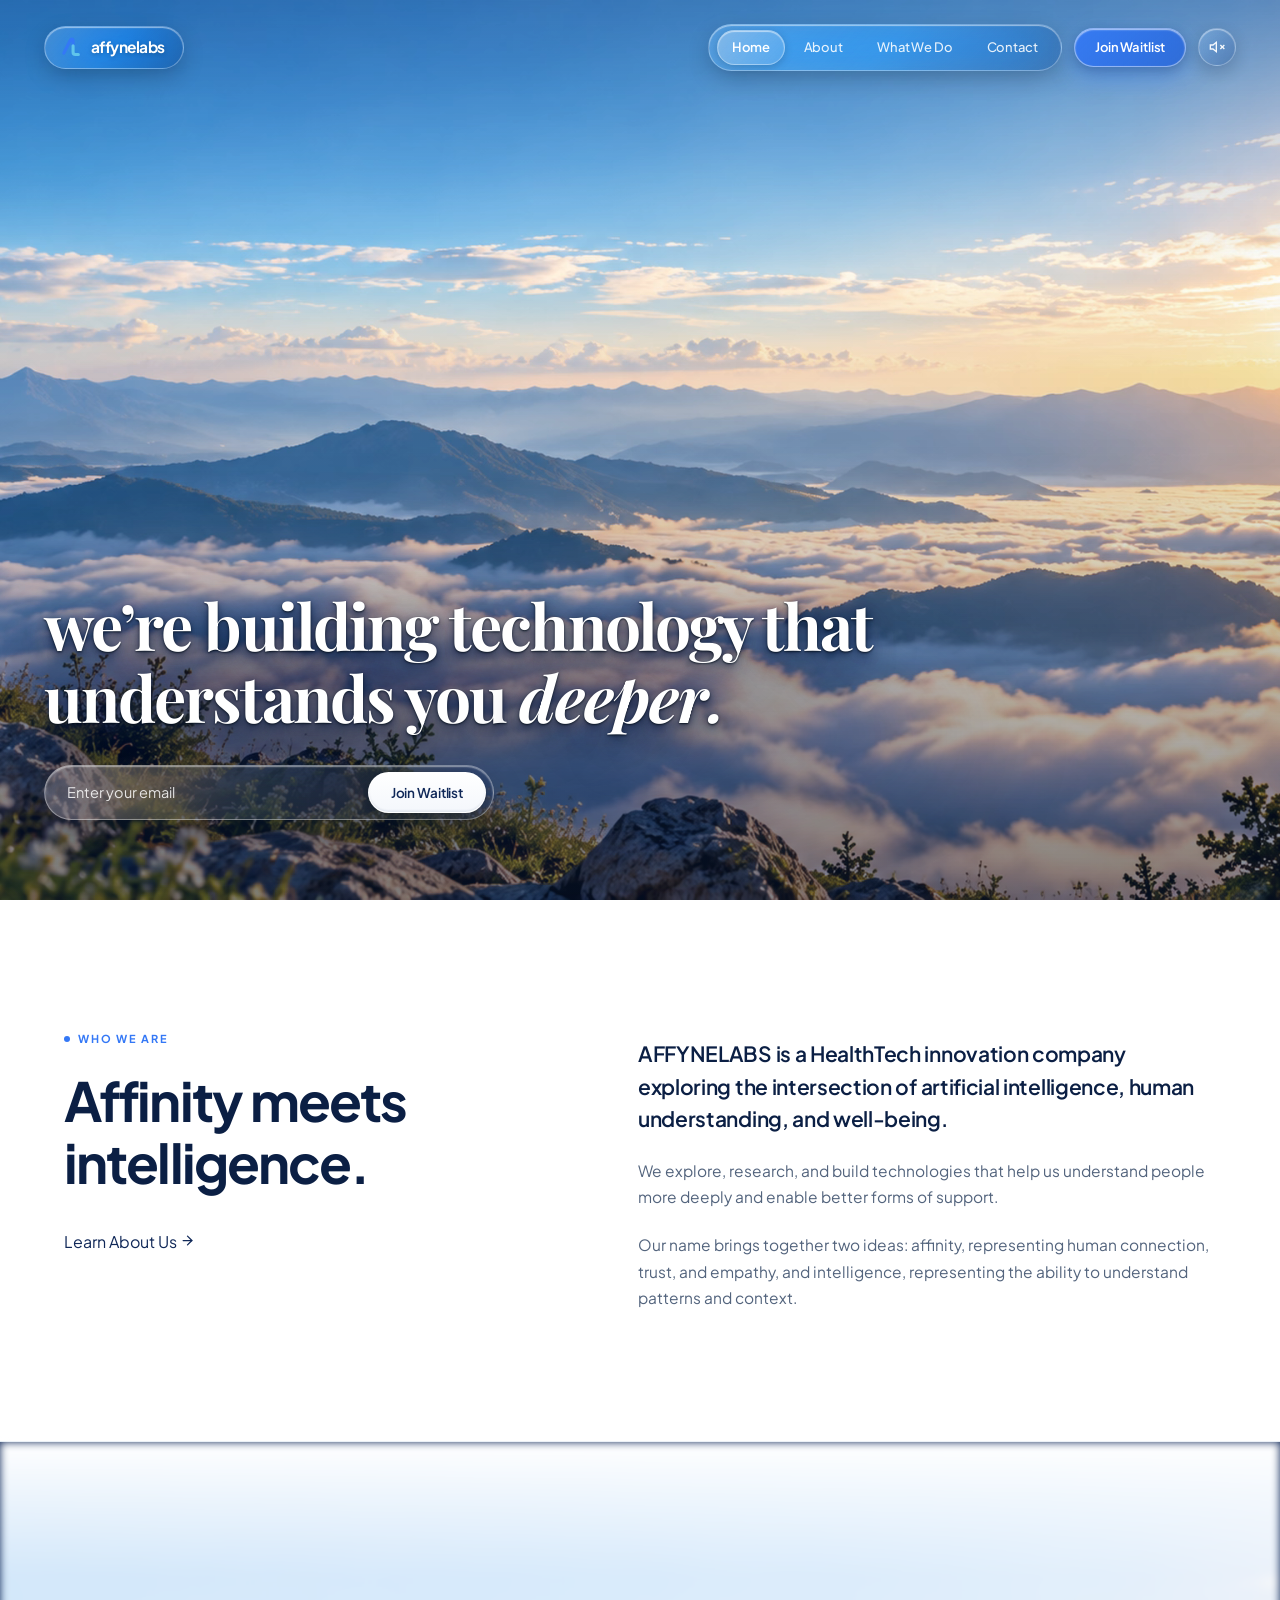
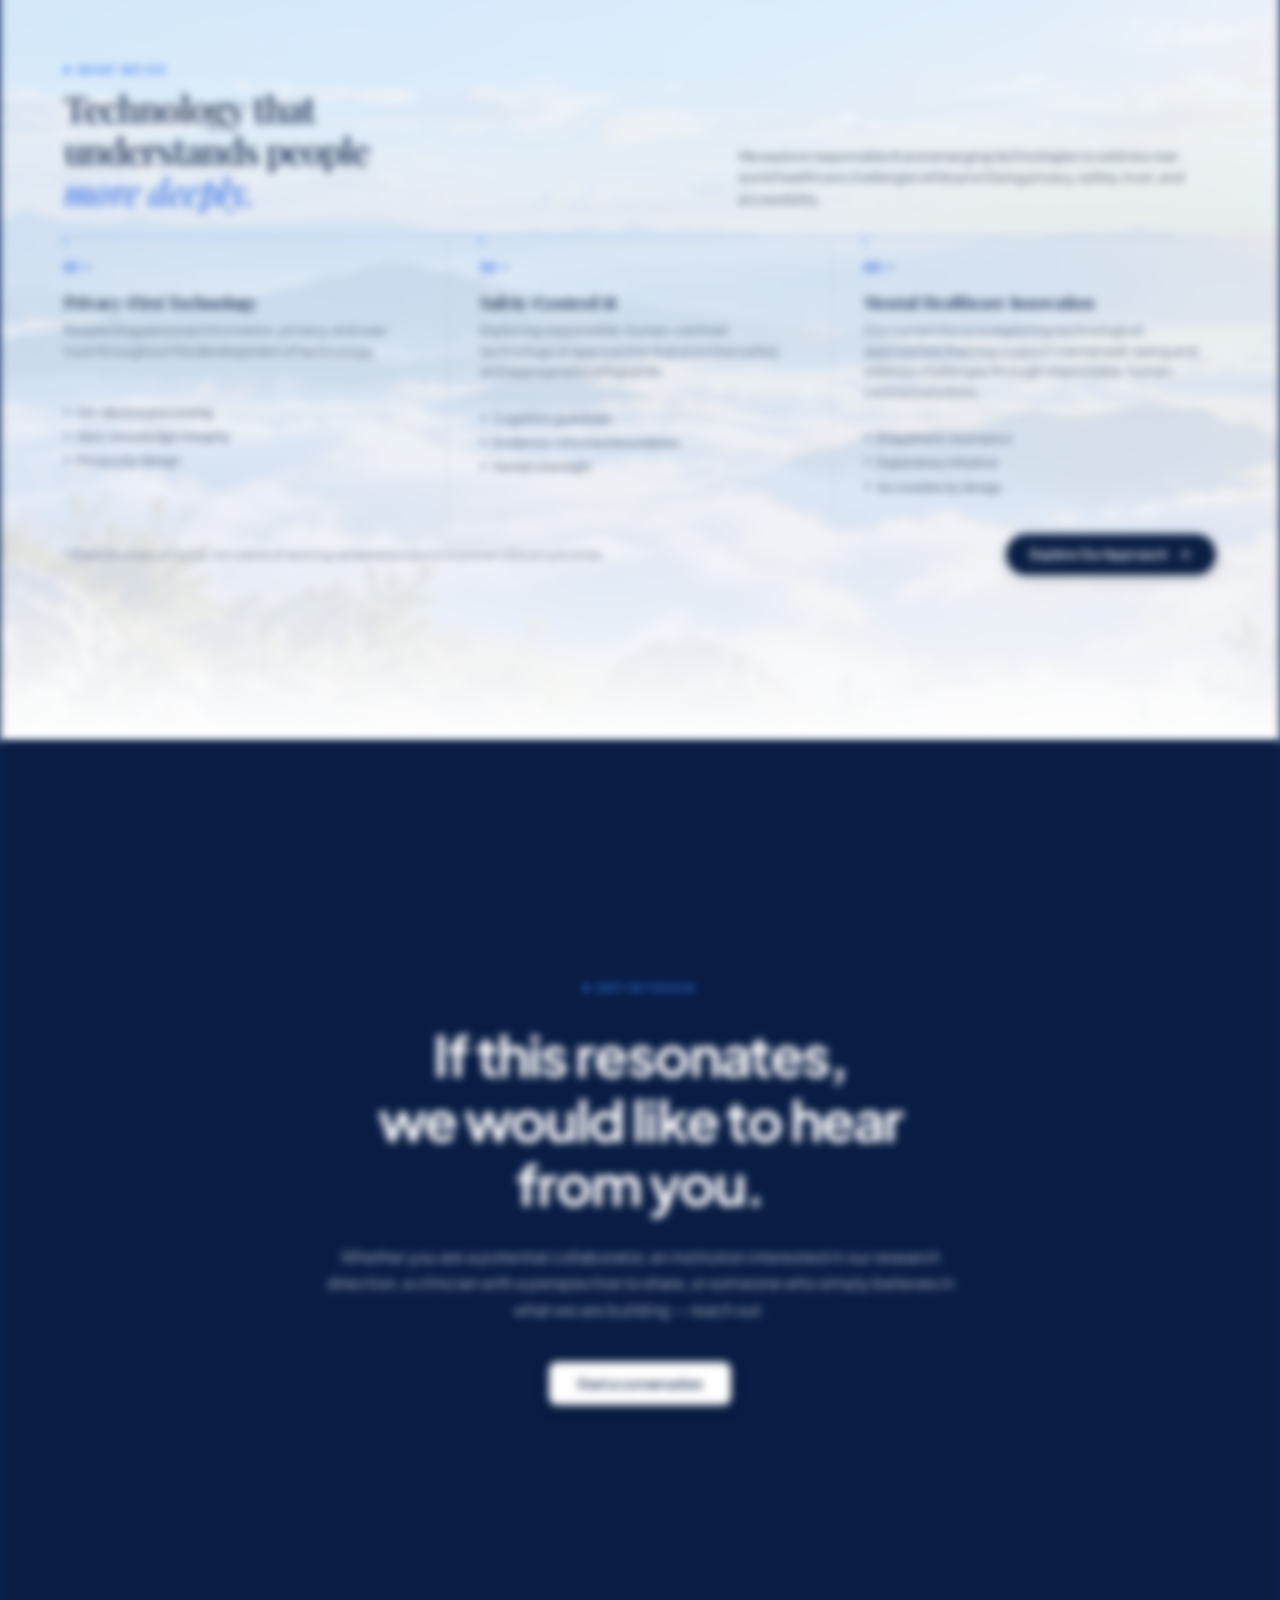
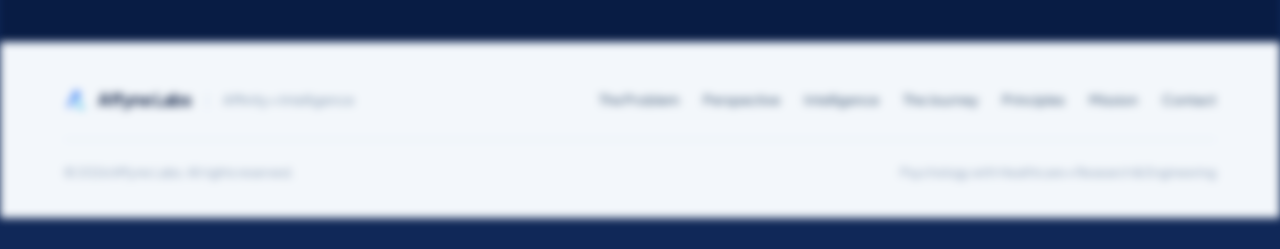
==== Landing page 2/index.html @ 625fdd8e "feat: add Landing page 2 and connect navigation from main landing page" ====
<!DOCTYPE html>
<html lang="en">
<head>
  <meta charset="UTF-8">
  <meta name="viewport" content="width=device-width, initial-scale=1.0">
  <title>Affyne Labs — Technology That Understands You Deeper</title>
  <meta name="description" content="AFFYNELABS is a HealthTech innovation company exploring the intersection of artificial intelligence, human understanding, and well-being.">
  <meta name="keywords" content="Affyne Labs, HealthTech, mental health, responsible AI, privacy-first healthcare">
  <meta name="theme-color" content="#102858">

  <!-- Open Graph / Meta -->
  <meta property="og:type" content="website">
  <meta property="og:title" content="Affyne Labs — Technology That Understands You Deeper">
  <meta property="og:description" content="HealthTech innovation exploring the intersection of artificial intelligence, human understanding, and well-being.">

  <!-- Google Fonts: Editorial Serif + Modern Clean Sans -->
  <link rel="preconnect" href="https://fonts.googleapis.com">
  <link rel="preconnect" href="https://fonts.gstatic.com" crossorigin>
  <link href="https://fonts.googleapis.com/css2?family=Plus+Jakarta+Sans:wght@300;400;500;600;700&family=Playfair+Display:ital,wght@0,400;0,500;0,600;0,700;1,400;1,500;1,600;1,700&display=swap" rel="stylesheet">

  <link rel="stylesheet" href="style.css">
</head>
<body>

  <!-- Floating Header Navigation (Individual Glass Pills) -->
  <header class="site-header" id="siteHeader">
    <div class="header-container">
      <!-- Logo pairing mark with typography -->
      <a href="index.html" class="brand-logo" id="brandLogo" aria-label="Affyne Labs Home">
        <svg class="brand-mark-svg" viewBox="0 0 100 100" fill="none" aria-hidden="true">
          <path d="M 22 78 L 52 18 C 55 12 61 12 64 18 L 64 48" stroke="#3478F6" stroke-width="14" stroke-linecap="round" stroke-linejoin="round"/>
          <path d="M 64 44 L 64 74 C 64 80 68 84 74 84 L 88 84" stroke="#60C5EB" stroke-width="14" stroke-linecap="round" stroke-linejoin="round"/>
        </svg>
        <span class="logo-text">affynelabs</span>
      </a>

      <!-- Desktop Navigation Bar: Individually Composed Floating Elements (No Bulky Bar Container) -->
      <div class="nav-cluster">
        <nav class="floating-nav-links" id="floatingNav" aria-label="Primary Navigation">
          <a href="index.html" class="nav-item active">Home</a>
          <a href="about.html" class="nav-item">About</a>
          <a href="#what-we-do" class="nav-item">What We Do</a>
          <a href="#contact" class="nav-item">Contact</a>
        </nav>

        <!-- Top Join Waitlist Button -->
        <a href="#contact" class="btn-waitlist-outline btn-magnetic" id="headerWaitlistBtn">Join Waitlist</a>

        <!-- Audio Breeze Toggle (Zen Ambiance) -->
        <button class="zen-toggle-btn" id="zenToggleBtn" title="Toggle Nature Breeze Ambiance" aria-label="Toggle ocean breeze ambiance">
          <svg class="sound-icon-off" id="soundIconOff" width="16" height="16" viewBox="0 0 24 24" fill="none" stroke="currentColor" stroke-width="2">
            <path d="M11 5L6 9H2v6h4l5 4V5z"/>
            <line x1="23" y1="9" x2="17" y2="15"/>
            <line x1="17" y1="9" x2="23" y2="15"/>
          </svg>
          <svg class="sound-icon-on hidden" id="soundIconOn" width="16" height="16" viewBox="0 0 24 24" fill="none" stroke="currentColor" stroke-width="2">
            <path d="M11 5L6 9H2v6h4l5 4V5z"/>
            <path d="M15.54 8.46a5 5 0 0 1 0 7.07"/>
            <path d="M19.07 4.93a10 10 0 0 1 0 14.14"/>
          </svg>
        </button>
      </div>

      <!-- Mobile Menu Toggle Button -->
      <button class="mobile-menu-btn" id="mobileMenuBtn" aria-label="Open Navigation Menu">
        <span></span>
        <span></span>
      </button>
    </div>

    <!-- Mobile Navigation Drawer -->
    <div class="mobile-nav-drawer" id="mobileDrawer">
      <a href="index.html" class="mobile-link">Home</a>
      <a href="about.html" class="mobile-link">About</a>
      <a href="#what-we-do" class="mobile-link">What We Do</a>
      <a href="#contact" class="mobile-link">Contact</a>
      <a href="#contact" class="mobile-waitlist-btn">Join Waitlist</a>
    </div>
  </header>

  <div class="page-viewport" id="pageViewport">

  <!-- ========================================================================
       SECTION 1 — HERO (Approved, Preserved Visual Identity & SCROLL cue)
       ======================================================================== -->
  <div class="hero-wrapper" id="heroWrapper">
    <!-- Hero Background Video: clouds_1080p.webm -->
    <video 
      class="hero-background-video" 
      id="heroVideo" 
      autoplay 
      loop 
      muted 
      playsinline
      poster="assets/sunrise-clouds.png"
    >
      <source src="assets/clouds_1080p.webm" type="video/webm">
    </video>

    <!-- Cinematic Vignette & Readability Gradient Overlay (Preserved) -->
    <div class="hero-overlay"></div>

    <!-- Main Content Area / Hero Layout -->
    <main class="hero-main">
      <div class="hero-container">
        
        <!-- Left Side: Editorial Typography & Email Waitlist Pill -->
        <div class="hero-copy-column">
          <h1 class="hero-headline">
            we&rsquo;re building technology that understands you <span class="headline-italic">deeper.</span>
          </h1>

          <!-- Waitlist Input Bar -->
          <form class="waitlist-form-pill" id="waitlistForm" novalidate>
            <div class="input-wrapper">
              <input 
                type="email" 
                id="emailInput" 
                name="email" 
                placeholder="Enter your email" 
                required 
                autocomplete="email"
                spellcheck="false"
              />
            </div>
            <button type="submit" class="btn-waitlist-submit" id="submitWaitlistBtn">
              <span class="btn-label">Join Waitlist</span>
              <span class="btn-spinner hidden" id="btnSpinner"></span>
            </button>
          </form>
          <div class="form-feedback hidden" id="formFeedback"></div>
        </div>
      </div>
    </main>

  </div>

  <!-- ========================================================================
       SECTION 2 — WHO WE ARE
       ======================================================================== -->
  <section class="section-who-we-are reveal-on-scroll" id="who-we-are">
    <div class="content-container">
      <div class="who-we-are-grid">
        
        <!-- Left Column: Section Label & Headline & CTA -->
        <div class="who-we-are-col-header">
          <div class="section-bullet-label">
            <span class="bullet-dot"></span>
            <span class="bullet-text">WHO WE ARE</span>
          </div>
          <h2 class="who-we-are-headline">
            Affinity meets intelligence.
          </h2>
          <div class="who-we-are-cta-desktop">
            <a href="about.html" class="btn-approach">
              <span>Learn About Us</span>
              <svg width="15" height="15" viewBox="0 0 24 24" fill="none" stroke="currentColor" stroke-width="2" stroke-linecap="round" stroke-linejoin="round">
                <line x1="5" y1="12" x2="19" y2="12"></line>
                <polyline points="12 5 19 12 12 19"></polyline>
              </svg>
            </a>
          </div>
        </div>

        <!-- Right Column: Editorial Narrative -->
        <div class="who-we-are-col-content">
          <p class="who-lead">
            AFFYNELABS is a HealthTech innovation company exploring the intersection of artificial intelligence, human understanding, and well-being.
          </p>
          <p class="who-body">
            We explore, research, and build technologies that help us understand people more deeply and enable better forms of support.
          </p>
          <p class="who-body">
            Our name brings together two ideas: affinity, representing human connection, trust, and empathy, and intelligence, representing the ability to understand patterns and context.
          </p>
          <div class="who-we-are-cta-mobile">
            <a href="about.html" class="btn-approach">
              <span>Learn About Us</span>
              <svg width="15" height="15" viewBox="0 0 24 24" fill="none" stroke="currentColor" stroke-width="2" stroke-linecap="round" stroke-linejoin="round">
                <line x1="5" y1="12" x2="19" y2="12"></line>
                <polyline points="12 5 19 12 12 19"></polyline>
              </svg>
            </a>
          </div>
        </div>

      </div>
    </div>
  </section>

  <!-- ========================================================================
       SECTION 3 — WHAT WE DO (Pale Blue Background)
       ======================================================================== -->
  <section class="section-what-we-do reveal-on-scroll" id="what-we-do">
    <div class="what-we-do-bg-scrim"></div>
    <div class="content-container">
      
      <!-- Section Header: 2-Column Split Layout -->
      <div class="what-we-do-header-row">
        <div class="what-we-do-header-left">
          <div class="section-bullet-label">
            <span class="bullet-dot"></span>
            <span class="bullet-text">WHAT WE DO</span>
          </div>
          <h2 class="what-we-do-headline">
            Technology that<br>
            understands people<br>
            <span class="headline-blue-italic">more deeply.</span>
          </h2>
        </div>
        <div class="what-we-do-header-right">
          <p class="what-we-do-intro">
            We explore responsible AI and emerging technologies to address real-world healthcare challenges while prioritising privacy, safety, trust, and accessibility.
          </p>
        </div>
      </div>

      <!-- Connected Guiding Areas Timeline Layout -->
      <div class="guiding-areas-grid">
        
        <!-- Area 01 -->
        <div class="guiding-area-item">
          <div class="area-timeline-header">
            <div class="area-counter-row">
              <span class="area-counter-num">01</span>
              <span class="area-counter-dot"></span>
            </div>
          </div>
          <h3 class="area-title">Privacy-First Technology</h3>
          <p class="area-description">
            Respecting personal information, privacy, and user trust throughout the development of technology.
          </p>
          <div class="area-divider-line"></div>
          <ul class="area-bullet-list">
            <li>On-device processing</li>
            <li>Zero-knowledge integrity</li>
            <li>Privacy by design</li>
          </ul>
        </div>

        <!-- Area 02 -->
        <div class="guiding-area-item">
          <div class="area-timeline-header">
            <div class="area-counter-row">
              <span class="area-counter-num">02</span>
              <span class="area-counter-dot"></span>
            </div>
          </div>
          <h3 class="area-title">Safety-Centred AI</h3>
          <p class="area-description">
            Exploring responsible, human-centred technological approaches that prioritise safety and appropriate safeguards.
          </p>
          <div class="area-divider-line"></div>
          <ul class="area-bullet-list">
            <li>Cognitive guardrails</li>
            <li>Evidence-informed boundaries</li>
            <li>Human oversight</li>
          </ul>
        </div>

        <!-- Area 03 -->
        <div class="guiding-area-item">
          <div class="area-timeline-header">
            <div class="area-counter-row">
              <span class="area-counter-num">03</span>
              <span class="area-counter-dot"></span>
            </div>
          </div>
          <h3 class="area-title">Mental Healthcare Innovation</h3>
          <p class="area-description">
            Our current focus is exploring technological approaches that may support mental well-being and address challenges through responsible, human-centred solutions.
          </p>
          <div class="area-divider-line"></div>
          <ul class="area-bullet-list">
            <li>Empathetic resonance</li>
            <li>Exploratory initiative</li>
            <li>Accessible by design</li>
          </ul>
        </div>

      </div>

      <!-- Strategic Clarification & CTA -->
      <div class="what-we-do-cta-block">
        <p class="strategic-disclaimer">
          *These are areas of focus, not claims of existing validated products or proven clinical outcomes.
        </p>
        <a href="about.html#principles" class="btn-explore-approach btn-magnetic">
          <span>Explore Our Approach</span>
          <svg width="15" height="15" viewBox="0 0 24 24" fill="none" stroke="currentColor" stroke-width="2" stroke-linecap="round" stroke-linejoin="round">
            <line x1="5" y1="12" x2="19" y2="12"></line>
            <polyline points="12 5 19 12 12 19"></polyline>
          </svg>
        </a>
      </div>

    </div>
  </section>

  <!-- ========================================================================
       SECTION 4 — GET IN TOUCH (Deep Solid Navy Background - Exact Image 3)
       ======================================================================== -->
  <section class="section-get-in-touch reveal-on-scroll" id="contact">
    <div class="content-container get-in-touch-container">
      
      <!-- Centered Bullet Label: Blue Dot + GET IN TOUCH -->
      <div class="section-bullet-label centered">
        <span class="bullet-dot"></span>
        <span class="bullet-text">GET IN TOUCH</span>
      </div>

      <!-- Centered 3-line Headline -->
      <h2 class="get-in-touch-headline">
        If this resonates,<br>
        we would like to hear<br>
        from you.
      </h2>

      <!-- Centered Narrative -->
      <p class="get-in-touch-narrative">
        Whether you are a potential collaborator, an institution interested in our research direction, a clinician with a perspective to share, or someone who simply believes in what we are building &mdash; reach out.
      </p>

      <!-- Centered Start a Conversation Button -->
      <div class="get-in-touch-cta">
        <button type="button" class="btn-start-conversation btn-magnetic" id="startConversationBtn">
          Start a conversation
        </button>
      </div>

    </div>
  </section>

  <!-- Interactive Contact Dialog Modal (Triggered by Start a conversation) -->
  <div class="contact-modal" id="contactModal" aria-hidden="true" role="dialog" aria-labelledby="contactModalTitle">
    <div class="contact-modal-backdrop" id="contactModalBackdrop"></div>
    <div class="contact-dialog-card">
      <button class="modal-close-btn" id="contactModalCloseBtn" aria-label="Close Contact Dialog">&times;</button>
      <div class="section-bullet-label">
        <span class="bullet-dot"></span>
        <span class="bullet-text">GET IN TOUCH</span>
      </div>
      <h3 class="contact-dialog-title" id="contactModalTitle">Start a conversation with Affyne Labs</h3>
      <p class="contact-dialog-sub">We welcome thoughtful conversations, research collaborations, partnerships, and enquiries.</p>
      
      <form class="institutional-form" id="contactForm" novalidate>
        <div class="form-row">
          <div class="form-group">
            <label for="contactName">Full Name</label>
            <input type="text" id="contactName" name="name" placeholder="Dr. Sarah Jenkins" required>
          </div>
          <div class="form-group">
            <label for="contactEmail">Work Email</label>
            <input type="email" id="contactEmail" name="email" placeholder="sarah@institution.org" required>
          </div>
        </div>
        <div class="form-group">
          <label for="contactOrg">Organization / Institutional Affiliation</label>
          <input type="text" id="contactOrg" name="organization" placeholder="University, Health System, or Research Lab">
        </div>
        <div class="form-group">
          <label for="contactMessage">Message / Topic of Collaboration</label>
          <textarea id="contactMessage" name="message" rows="4" placeholder="Share your perspective, research interest, or inquiry..." required></textarea>
        </div>
        <button type="submit" class="btn-submit-contact btn-magnetic" id="contactSubmitBtn">
          <span>Send Message</span>
        </button>
        <div class="contact-form-status hidden" id="contactStatus"></div>
      </form>
    </div>
  </div>

  <!-- ========================================================================
       FOOTER (Pale Blue Background - Exact Image 4 Design)
       ======================================================================== -->
  <footer class="exact-footer reveal-on-scroll">
    <div class="content-container footer-exact-container">
      
      <!-- Top Row: Brand Lockup & Links -->
      <div class="footer-top-row">
        <!-- Left: Logo & Tagline -->
        <div class="footer-brand-lockup">
          <svg class="brand-mark-svg" viewBox="0 0 100 100" fill="none" aria-hidden="true">
            <path d="M 22 78 L 52 18 C 55 12 61 12 64 18 L 64 48" stroke="#3478F6" stroke-width="14" stroke-linecap="round" stroke-linejoin="round"/>
            <path d="M 64 44 L 64 74 C 64 80 68 84 74 84 L 88 84" stroke="#60C5EB" stroke-width="14" stroke-linecap="round" stroke-linejoin="round"/>
          </svg>
          <span class="footer-brand-title">Affyne Labs</span>
          <span class="footer-pipe-divider">|</span>
          <span class="footer-brand-subtitle">Affinity + Intelligence</span>
        </div>

        <!-- Right: Exact Navigation Links -->
        <nav class="footer-exact-nav" aria-label="Footer Navigation">
          <a href="about.html#perspective" class="footer-nav-link">The Problem</a>
          <a href="about.html#perspective" class="footer-nav-link">Perspective</a>
          <a href="#what-we-do" class="footer-nav-link">Intelligence</a>
          <a href="about.html#focus" class="footer-nav-link">The Journey</a>
          <a href="about.html#principles" class="footer-nav-link">Principles</a>
          <a href="about.html#mission" class="footer-nav-link">Mission</a>
          <a href="#contact" class="footer-nav-link">Contact</a>
        </nav>
      </div>

      <!-- Hairline Divider -->
      <div class="footer-hairline"></div>

      <!-- Bottom Row: Copyright & Subtag -->
      <div class="footer-bottom-row">
        <div class="footer-copyright">
          &copy; 2026 Affyne Labs. All rights reserved.
        </div>
        <div class="footer-subtag">
          Psychology with Healthcare &bull; Research &amp; Engineering
        </div>
      </div>

    </div>
  </footer>

  <!-- Interactive Modal for Waitlist Success -->
  <div class="modal-backdrop hidden" id="waitlistModal">
    <div class="modal-glass-card">
      <button class="modal-close-btn" id="modalCloseBtn" aria-label="Close Modal">&times;</button>
      <div class="modal-sparkle">&#10024;</div>
      <h3 class="modal-title">You're on the list!</h3>
      <p class="modal-body">
        Thank you for believing in technology that understands you deeper. We've reserved your priority access ticket to Affyne Labs.
      </p>
      <div class="modal-badge-wrapper">
        <div class="early-access-badge">
          <span class="badge-num" id="badgeTicketNumber">#1,428</span>
          <span class="badge-label">Priority Early Access</span>
        </div>
      </div>
      <button class="modal-primary-btn" id="modalDismissBtn">Done</button>
    </div>
  </div>
  </div><!-- /pageViewport -->

  <script src="script.js"></script>
</body>
</html>
---- Landing page 2/style.css ----
/* ==========================================================================
   AFFYNE LABS — Master Design System & Architectural Stylesheet
   Source of Truth: Brand & Team Overview PDF
   ========================================================================== */

:root {
  /* Typography */
  --font-sans: 'Plus Jakarta Sans', -apple-system, BlinkMacSystemFont, 'Segoe UI', Roboto, sans-serif;
  --font-serif: 'Playfair Display', Georgia, serif;
  
  /* Brand Working Colour Tokens (Derived from Brand PDF & Official Artwork) */
  --color-navy: #102858;         /* Deep navy: authority, trust, primary text & dark bg */
  --color-blue: #3478F6;         /* AFFYNE blue: primary CTA, active nav, highlights */
  --color-human-blue: #60C5EB;   /* Human blue: secondary accents, fine lines, mark detail */
  --color-pale-blue: #F1F7FD;    /* Pale blue: alternating section background */
  --color-white: #FFFFFF;        /* White: primary content canvas */
  --color-slate: #53647D;        /* Slate blue-grey: supporting body text */
  --color-divider: #DCE6F0;      /* Divider colour: subtle horizontal rules & borders */
  
  /* Extended Contrast & Utility Tokens */
  --color-navy-dark: #091938;
  --color-slate-light: #7E90A8;
  --color-mint: #34D399;         /* Used solely for live wellbeing status indicator */
  --color-border-dark: rgba(255, 255, 255, 0.14);
  
  /* Translucent Glassmorphism (Preserving Approved Hero Materials) */
  --glass-bg-nav: rgba(255, 255, 255, 0.22);
  --glass-bg-card: rgba(14, 32, 50, 0.28);
  --glass-bg-hover: rgba(18, 42, 66, 0.38);
  --glass-border: rgba(255, 255, 255, 0.45);
  --glass-blur: blur(32px) saturate(190%);
  --glass-shadow: 0 20px 45px -10px rgba(4, 14, 26, 0.38), inset 0 1px 0 rgba(255, 255, 255, 0.4);
  
  /* Transitions */
  --transition-smooth: all 0.35s cubic-bezier(0.16, 1, 0.3, 1);
  --transition-quick: all 0.2s ease;
}

/* ==========================================================================
   RESET & DOCUMENT FLOW — FIXING NATURAL PAGE SCROLLING
   ========================================================================== */

*, *::before, *::after {
  box-sizing: border-box;
  margin: 0;
  padding: 0;
  scrollbar-width: none !important;
  -ms-overflow-style: none !important;
}

*::-webkit-scrollbar,
html::-webkit-scrollbar,
body::-webkit-scrollbar,
.page-viewport::-webkit-scrollbar {
  display: none !important;
  width: 0 !important;
  height: 0 !important;
  background: transparent !important;
}

html {
  font-family: var(--font-sans);
  color: var(--color-navy);
  background-color: var(--color-navy);
  -webkit-font-smoothing: antialiased;
  -moz-osx-font-smoothing: grayscale;
  overflow-x: hidden;
  scrollbar-width: none !important;
  -ms-overflow-style: none !important;
}

body {
  min-height: 100vh;
  min-height: 100dvh;
  min-height: 100svh;
  overflow-x: hidden;
  position: relative;
  background-color: var(--color-navy);
  line-height: 1.6;
  scrollbar-width: none !important;
  -ms-overflow-style: none !important;
}

a {
  color: inherit;
  text-decoration: none;
}

button {
  cursor: pointer;
  border: none;
  background: none;
  font-family: inherit;
}

.content-container {
  max-width: 1240px;
  margin: 0 auto;
  padding: 0 44px;
}

/* Common Section Typography */
.section-label-wrap {
  margin-bottom: 16px;
}

.section-label {
  display: inline-block;
  font-size: 11px;
  font-weight: 700;
  letter-spacing: 0.14em;
  text-transform: uppercase;
  color: var(--color-blue);
}

.section-label.dark-mode {
  color: var(--color-human-blue);
}

.editorial-headline {
  font-family: var(--font-serif);
  font-size: clamp(2.1rem, 3.4vw, 3.3rem);
  font-weight: 400;
  line-height: 1.2;
  letter-spacing: -0.025em;
  color: var(--color-navy);
  margin-bottom: 24px;
}

.section-intro {
  font-size: 16.5px;
  line-height: 1.65;
  color: var(--color-slate);
  max-width: 680px;
}

/* ==========================================================================
   SECTION 1 — APPROVED HERO (Preserved & Natural Scrollable Flow)
   ========================================================================== */

.hero-wrapper {
  position: relative;
  min-height: 100vh;
  min-height: 100dvh;
  min-height: 100svh;
  display: flex;
  flex-direction: column;
  justify-content: space-between;
  overflow: hidden; /* Cleanly bounds background zoom without killing page scrolling */
  color: var(--color-white);
  z-index: 10;
}

.hero-background-img,
.hero-background-video {
  position: absolute;
  top: 0;
  left: 0;
  width: 100%;
  height: 100%;
  object-fit: cover;
  object-position: center center;
  z-index: 1;
  pointer-events: none;
}

.hero-background-img {
  background-image: url('assets/sunrise-clouds.png');
  background-size: cover;
  background-position: center 60%;
  background-repeat: no-repeat;
  transform: scale(1.01);
  transition: transform 8s cubic-bezier(0.16, 1, 0.3, 1);
}



.hero-overlay {
  position: absolute;
  top: 0;
  left: 0;
  width: 100%;
  height: 100%;
  background: linear-gradient(
    180deg, 
    rgba(16, 40, 88, 0.32) 0%, 
    rgba(0, 0, 0, 0) 30%,
    rgba(16, 40, 88, 0.10) 55%,
    rgba(9, 25, 56, 0.50) 100%
  );
  z-index: 3;
  pointer-events: none;
}

/* ==========================================================================
   IMMERSIVE FLOATING NAVIGATION (Individual Floating Glass Pills - No Bars/Strips)
   ========================================================================== */
.site-header {
  position: fixed;
  top: 0;
  left: 0;
  width: 100%;
  padding: 24px 44px;
  z-index: 100;
  pointer-events: none; /* Clicks pass through the empty background */
  background: transparent !important;
  border: none !important;
  box-shadow: none !important;
  backdrop-filter: none !important;
  -webkit-backdrop-filter: none !important;
  transition: padding 0.3s cubic-bezier(0.16, 1, 0.3, 1);
}

.site-header.is-scrolled {
  padding: 16px 44px;
  background: transparent !important;
  border: none !important;
  box-shadow: none !important;
  backdrop-filter: none !important;
  -webkit-backdrop-filter: none !important;
}

.site-header-solid {
  background: transparent !important;
  border: none !important;
  box-shadow: none !important;
  backdrop-filter: none !important;
  -webkit-backdrop-filter: none !important;
}

.site-header.header-light-section.is-scrolled {
  background: transparent !important;
  border: none !important;
  box-shadow: none !important;
  backdrop-filter: none !important;
  -webkit-backdrop-filter: none !important;
}

.header-container {
  max-width: 1320px;
  margin: 0 auto;
  display: flex;
  align-items: center;
  justify-content: space-between;
  pointer-events: none;
}

/* Individual Floating Glass Pill: Brand Logo */
.brand-logo {
  display: inline-flex;
  align-items: center;
  gap: 10px;
  pointer-events: auto;
  background: linear-gradient(135deg, rgba(255, 255, 255, 0.18) 0%, rgba(255, 255, 255, 0.05) 50%, rgba(16, 40, 88, 0.28) 100%);
  backdrop-filter: blur(28px) saturate(200%);
  -webkit-backdrop-filter: blur(28px) saturate(200%);
  border: 1px solid rgba(255, 255, 255, 0.32);
  border-radius: 9999px;
  padding: 8px 18px 8px 14px;
  box-shadow: inset 0 1px 1px 0 rgba(255, 255, 255, 0.5), 0 8px 24px -4px rgba(4, 14, 26, 0.3);
  transition: transform 0.25s ease, background 0.3s ease, border-color 0.3s ease, box-shadow 0.25s ease;
}

.brand-logo:hover {
  opacity: 1;
  transform: translateY(-2px);
  background: linear-gradient(135deg, rgba(255, 255, 255, 0.26) 0%, rgba(255, 255, 255, 0.08) 50%, rgba(16, 40, 88, 0.34) 100%);
  border-color: rgba(255, 255, 255, 0.5);
  box-shadow: inset 0 1px 1.5px 0 rgba(255, 255, 255, 0.7), 0 12px 28px -4px rgba(4, 14, 26, 0.38);
}

.brand-mark-svg {
  width: 22px;
  height: 22px;
  display: block;
}

.logo-text {
  font-size: 15.5px;
  font-weight: 700;
  letter-spacing: -0.035em;
  color: #ffffff;
  text-shadow: 0 1px 4px rgba(0, 0, 0, 0.25);
  transition: color 0.3s ease;
}

.nav-cluster {
  display: flex;
  align-items: center;
  gap: 12px;
  pointer-events: auto;
}

/* Individual Floating Glass Pill: Navigation Links Container */
.floating-nav-links {
  display: flex;
  align-items: center;
  gap: 4px;
  background: linear-gradient(135deg, rgba(255, 255, 255, 0.18) 0%, rgba(255, 255, 255, 0.05) 50%, rgba(16, 40, 88, 0.28) 100%);
  backdrop-filter: blur(28px) saturate(200%);
  -webkit-backdrop-filter: blur(28px) saturate(200%);
  border: 1px solid rgba(255, 255, 255, 0.32);
  border-radius: 9999px;
  padding: 5px 8px;
  box-shadow: inset 0 1px 1px 0 rgba(255, 255, 255, 0.5), 0 8px 24px -4px rgba(4, 14, 26, 0.3);
  transition: background 0.3s ease, border-color 0.3s ease, box-shadow 0.25s ease;
}

.nav-item {
  position: relative;
  font-size: 13px;
  font-weight: 500;
  color: rgba(255, 255, 255, 0.88);
  padding: 6px 14px;
  border-radius: 9999px;
  letter-spacing: -0.01em;
  white-space: nowrap;
  border: 1px solid transparent;
  transition: all 0.2s ease;
}

.nav-item::after {
  display: none !important;
}

.nav-item:hover {
  opacity: 1;
  color: #ffffff;
  background: rgba(255, 255, 255, 0.14);
  transform: none;
}

.nav-item.active {
  opacity: 1;
  color: #ffffff;
  font-weight: 600;
  background: linear-gradient(135deg, rgba(255, 255, 255, 0.28) 0%, rgba(255, 255, 255, 0.12) 100%);
  box-shadow: inset 0 1px 1px rgba(255, 255, 255, 0.55), 0 2px 8px rgba(0, 0, 0, 0.18);
  border: 1px solid rgba(255, 255, 255, 0.35);
}

/* Individual Floating Glass Pill: Waitlist Button */
.btn-waitlist-outline {
  display: inline-flex;
  align-items: center;
  justify-content: center;
  background: linear-gradient(135deg, rgba(52, 120, 246, 0.88) 0%, rgba(35, 96, 215, 0.78) 100%);
  backdrop-filter: blur(24px) saturate(180%);
  -webkit-backdrop-filter: blur(24px) saturate(180%);
  border: 1px solid rgba(255, 255, 255, 0.45);
  border-radius: 9999px;
  padding: 8px 20px;
  font-size: 13px;
  font-weight: 600;
  color: #ffffff;
  letter-spacing: -0.01em;
  white-space: nowrap;
  box-shadow: inset 0 1px 1.5px rgba(255, 255, 255, 0.65), 0 4px 12px rgba(4, 14, 26, 0.22), 0 10px 26px rgba(52, 120, 246, 0.38);
  transition: transform 0.2s ease, background-color 0.25s ease, border-color 0.25s ease, color 0.25s ease, box-shadow 0.25s ease;
}

.btn-waitlist-outline:hover {
  background: linear-gradient(135deg, rgba(62, 130, 255, 0.95) 0%, rgba(45, 106, 225, 0.88) 100%);
  border-color: rgba(255, 255, 255, 0.7);
  color: #ffffff;
  transform: translateY(-2px);
  box-shadow: inset 0 1px 1.5px rgba(255, 255, 255, 0.85), 0 6px 16px rgba(4, 14, 26, 0.26), 0 14px 32px rgba(52, 120, 246, 0.52);
}

/* Individual Floating Glass Pill: Audio Breeze Toggle */
.zen-toggle-btn {
  width: 38px;
  height: 38px;
  border-radius: 50%;
  display: flex;
  align-items: center;
  justify-content: center;
  background: linear-gradient(135deg, rgba(255, 255, 255, 0.18) 0%, rgba(16, 40, 88, 0.28) 100%);
  backdrop-filter: blur(28px) saturate(200%);
  -webkit-backdrop-filter: blur(28px) saturate(200%);
  border: 1px solid rgba(255, 255, 255, 0.32);
  color: var(--color-white);
  box-shadow: inset 0 1px 1px 0 rgba(255, 255, 255, 0.5), 0 6px 20px -2px rgba(4, 14, 26, 0.25);
  opacity: 0.95;
  transition: transform 0.2s ease, background 0.25s ease, border-color 0.25s ease, box-shadow 0.25s ease;
}

.zen-toggle-btn:hover {
  background: linear-gradient(135deg, rgba(255, 255, 255, 0.28) 0%, rgba(16, 40, 88, 0.35) 100%);
  opacity: 1;
  transform: scale(1.06);
}

.zen-toggle-btn.playing {
  background: linear-gradient(135deg, rgba(52, 211, 153, 0.4) 0%, rgba(16, 40, 88, 0.3) 100%);
  border-color: var(--color-mint);
  opacity: 1;
  box-shadow: inset 0 1px 1.5px rgba(255, 255, 255, 0.6), 0 0 18px rgba(52, 211, 153, 0.5);
}

/* Mobile Menu Toggle Button: Floating Glass Pill */
.mobile-menu-btn {
  display: none;
  flex-direction: column;
  gap: 5px;
  width: 38px;
  height: 38px;
  border-radius: 50%;
  background: linear-gradient(135deg, rgba(255, 255, 255, 0.18) 0%, rgba(16, 40, 88, 0.28) 100%);
  backdrop-filter: blur(28px) saturate(200%);
  -webkit-backdrop-filter: blur(28px) saturate(200%);
  border: 1px solid rgba(255, 255, 255, 0.32);
  align-items: center;
  justify-content: center;
  box-shadow: inset 0 1px 1px 0 rgba(255, 255, 255, 0.5), 0 6px 20px -2px rgba(4, 14, 26, 0.25);
  cursor: pointer;
  pointer-events: auto;
  transition: all 0.25s ease;
}

.mobile-menu-btn span {
  display: block;
  width: 16px;
  height: 2px;
  background: #fff;
  border-radius: 2px;
  transition: transform 0.25s ease, background 0.25s ease;
}

/* ==========================================================================
   Light Section / Light Page Adaptation: Frosted White/Translucent Glass Pills
   ========================================================================== */
.site-header.header-light-section .brand-logo,
.about-page .brand-logo {
  background: linear-gradient(135deg, rgba(255, 255, 255, 0.55) 0%, rgba(255, 255, 255, 0.28) 50%, rgba(240, 246, 255, 0.35) 100%);
  backdrop-filter: blur(32px) saturate(210%);
  -webkit-backdrop-filter: blur(32px) saturate(210%);
  border: 1px solid rgba(255, 255, 255, 0.85);
  box-shadow: inset 0 1px 1.5px 0 rgba(255, 255, 255, 0.95), 0 8px 24px -4px rgba(16, 40, 88, 0.08);
}

.site-header.header-light-section .logo-text,
.about-page .logo-text {
  color: var(--color-navy);
  text-shadow: none;
}

.site-header.header-light-section .floating-nav-links,
.about-page .floating-nav-links {
  background: linear-gradient(135deg, rgba(255, 255, 255, 0.55) 0%, rgba(255, 255, 255, 0.28) 50%, rgba(240, 246, 255, 0.35) 100%);
  backdrop-filter: blur(32px) saturate(210%);
  -webkit-backdrop-filter: blur(32px) saturate(210%);
  border: 1px solid rgba(255, 255, 255, 0.85);
  box-shadow: inset 0 1px 1.5px 0 rgba(255, 255, 255, 0.95), 0 8px 24px -4px rgba(16, 40, 88, 0.08);
}

.site-header.header-light-section .nav-item,
.about-page .nav-item {
  color: #53647d;
  text-shadow: none;
  opacity: 1;
}

.site-header.header-light-section .nav-item:hover,
.about-page .nav-item:hover {
  color: var(--color-navy);
  background: rgba(16, 40, 88, 0.06);
}

.site-header.header-light-section .nav-item.active,
.about-page .nav-item.active {
  color: var(--color-blue);
  background: linear-gradient(135deg, rgba(52, 120, 246, 0.20) 0%, rgba(96, 197, 235, 0.12) 100%);
  box-shadow: inset 0 1px 1px rgba(255, 255, 255, 0.95), 0 2px 8px rgba(52, 120, 246, 0.14);
  border: 1px solid rgba(52, 120, 246, 0.30);
  font-weight: 600;
}

.site-header.header-light-section .btn-waitlist-outline,
.about-page .btn-waitlist-outline {
  background: linear-gradient(135deg, rgba(16, 40, 88, 0.92) 0%, rgba(9, 25, 56, 0.88) 100%);
  backdrop-filter: blur(20px);
  border: 1px solid rgba(255, 255, 255, 0.35);
  color: #ffffff;
  box-shadow: inset 0 1px 1.5px rgba(255, 255, 255, 0.4), 0 6px 20px rgba(11, 31, 68, 0.22);
}

.site-header.header-light-section .btn-waitlist-outline:hover,
.about-page .btn-waitlist-outline:hover {
  background: linear-gradient(135deg, rgba(52, 120, 246, 0.95) 0%, rgba(35, 96, 215, 0.88) 100%);
  border-color: rgba(255, 255, 255, 0.6);
  color: #ffffff;
  box-shadow: inset 0 1px 1.5px rgba(255, 255, 255, 0.7), 0 8px 26px rgba(52, 120, 246, 0.35);
}

.site-header.header-light-section .zen-toggle-btn,
.about-page .zen-toggle-btn {
  background: linear-gradient(135deg, rgba(255, 255, 255, 0.55) 0%, rgba(255, 255, 255, 0.28) 100%);
  backdrop-filter: blur(32px) saturate(210%);
  -webkit-backdrop-filter: blur(32px) saturate(210%);
  border: 1px solid rgba(255, 255, 255, 0.85);
  color: var(--color-navy);
  box-shadow: inset 0 1px 1.5px 0 rgba(255, 255, 255, 0.95), 0 8px 24px -4px rgba(16, 40, 88, 0.08);
}

.site-header.header-light-section .zen-toggle-btn:hover,
.about-page .zen-toggle-btn:hover {
  background: rgba(16, 40, 88, 0.08);
}

.site-header.header-light-section .mobile-menu-btn,
.about-page .mobile-menu-btn {
  background: linear-gradient(135deg, rgba(255, 255, 255, 0.55) 0%, rgba(255, 255, 255, 0.28) 100%);
  backdrop-filter: blur(32px) saturate(210%);
  -webkit-backdrop-filter: blur(32px) saturate(210%);
  border: 1px solid rgba(255, 255, 255, 0.85);
  box-shadow: inset 0 1px 1.5px 0 rgba(255, 255, 255, 0.95), 0 8px 24px -4px rgba(16, 40, 88, 0.08);
}

.site-header.header-light-section .mobile-menu-btn span,
.about-page .mobile-menu-btn span {
  background: var(--color-navy);
}

.mobile-nav-drawer {
  display: none;
}

/* Hero Main Content */
.hero-main {
  position: relative;
  z-index: 10;
  width: 100%;
  padding: 0 44px clamp(48px, 8.5vh, 88px) 44px;
  margin-top: auto;
}

.hero-container {
  max-width: 1320px;
  margin: 0 auto;
  display: flex;
  align-items: flex-end;
}

.hero-copy-column {
  position: relative;
  max-width: clamp(720px, 68vw, 960px);
  padding-bottom: 4px;
}

/* Atmospheric depth shadow scrim behind typography */
.hero-copy-column::before {
  content: '';
  position: absolute;
  top: -12%;
  left: -8%;
  width: 116%;
  height: 124%;
  background: radial-gradient(
    ellipse at 25% 60%,
    rgba(9, 25, 56, 0.45) 0%,
    rgba(16, 40, 88, 0.22) 50%,
    rgba(16, 40, 88, 0) 78%
  );
  filter: blur(48px);
  pointer-events: none;
  z-index: -1;
}

.hero-headline {
  font-family: var(--font-serif);
  font-size: clamp(2.6rem, 5vw, 4.5rem);
  font-weight: 700;
  line-height: 1.12;
  letter-spacing: -0.03em;
  color: #ffffff;
  text-shadow: 
    0 1px 2px rgba(4, 14, 26, 0.85),
    0 3px 8px rgba(8, 22, 54, 0.65),
    0 8px 24px rgba(16, 40, 88, 0.55),
    0 20px 48px rgba(4, 14, 26, 0.42);
  margin-bottom: 32px;
}

.headline-italic {
  font-style: italic;
  font-weight: 700;
  letter-spacing: -0.015em;
  text-shadow: 
    0 1px 2px rgba(4, 14, 26, 0.85),
    0 3px 8px rgba(8, 22, 54, 0.65),
    0 8px 24px rgba(16, 40, 88, 0.55),
    0 20px 48px rgba(4, 14, 26, 0.42);
}

/* Waitlist Pill Form */
.waitlist-form-pill {
  display: flex;
  align-items: center;
  background: linear-gradient(135deg, rgba(255, 255, 255, 0.20) 0%, rgba(255, 255, 255, 0.06) 50%, rgba(16, 40, 88, 0.26) 100%);
  backdrop-filter: blur(32px) saturate(200%);
  -webkit-backdrop-filter: blur(32px) saturate(200%);
  border: 1px solid rgba(255, 255, 255, 0.38);
  border-radius: 9999px;
  padding: 6px 7px 6px 22px;
  max-width: 450px;
  box-shadow: inset 0 1px 1.5px 0 rgba(255, 255, 255, 0.5), 0 16px 36px -6px rgba(4, 14, 26, 0.35);
  transition: var(--transition-smooth);
}

.waitlist-form-pill:focus-within {
  border-color: rgba(255, 255, 255, 0.85);
  box-shadow: inset 0 1px 1.5px 0 rgba(255, 255, 255, 0.7), 0 16px 36px rgba(4, 14, 26, 0.4), 0 0 20px rgba(255, 255, 255, 0.25);
  background: linear-gradient(135deg, rgba(255, 255, 255, 0.28) 0%, rgba(255, 255, 255, 0.10) 50%, rgba(16, 40, 88, 0.32) 100%);
}

.input-wrapper {
  flex: 1;
  min-width: 0;
}

.input-wrapper input {
  width: 100%;
  background: transparent;
  border: none;
  outline: none;
  font-family: var(--font-sans);
  font-size: 14.5px;
  color: var(--color-white);
  padding: 6px 0;
}

.input-wrapper input::placeholder {
  color: rgba(255, 255, 255, 0.85);
  font-weight: 400;
  font-size: 14.5px;
}

.btn-waitlist-submit {
  position: relative;
  display: inline-flex;
  align-items: center;
  justify-content: center;
  background: linear-gradient(180deg, #ffffff 0%, #f4f7fc 100%);
  color: var(--color-navy);
  border: 1px solid rgba(255, 255, 255, 0.9);
  border-radius: 9999px;
  padding: 11px 22px;
  font-size: 13.5px;
  font-weight: 600;
  letter-spacing: -0.01em;
  white-space: nowrap;
  transition: transform 0.22s cubic-bezier(0.16, 1, 0.3, 1), 
              box-shadow 0.22s cubic-bezier(0.16, 1, 0.3, 1), 
              background 0.2s ease;
  box-shadow: 
    0 2px 5px rgba(4, 14, 26, 0.18),
    0 8px 22px rgba(4, 14, 26, 0.28),
    inset 0 1px 1.5px rgba(255, 255, 255, 0.95),
    inset 0 -1.5px 2px rgba(16, 40, 88, 0.08);
}

.btn-waitlist-submit:hover {
  background: linear-gradient(180deg, #ffffff 0%, #eaf1fb 100%);
  transform: translateY(-1px) scale(1.02);
  box-shadow: 
    0 3px 8px rgba(4, 14, 26, 0.20),
    0 12px 28px rgba(4, 14, 26, 0.34),
    inset 0 1px 1.5px #ffffff,
    inset 0 -1px 2px rgba(16, 40, 88, 0.06);
}

.btn-waitlist-submit:active {
  transform: translateY(0.5px) scale(0.99);
  box-shadow: 
    0 1px 3px rgba(4, 14, 26, 0.22),
    0 4px 12px rgba(4, 14, 26, 0.22),
    inset 0 1.5px 2px rgba(4, 14, 26, 0.12);
}

.form-feedback {
  margin-top: 10px;
  font-size: 12px;
  font-weight: 500;
  padding: 4px 14px;
  border-radius: 9999px;
  display: inline-block;
  background: rgba(255, 255, 255, 0.2);
  backdrop-filter: blur(12px);
}

.form-feedback.error {
  color: #fecaca;
  background: rgba(239, 68, 68, 0.35);
  border: 1px solid rgba(239, 68, 68, 0.5);
}

.form-feedback.success {
  color: #a7f3d0;
  background: rgba(16, 185, 129, 0.35);
  border: 1px solid rgba(16, 185, 129, 0.5);
}

/* Floating Cards Column */
.hero-cards-column {
  display: flex;
  align-items: stretch;
  gap: 16px;
}

.glass-card {
  position: relative;
  background: var(--glass-bg-card);
  backdrop-filter: var(--glass-blur);
  -webkit-backdrop-filter: var(--glass-blur);
  border: 1px solid var(--glass-border);
  box-shadow: var(--glass-shadow);
  border-radius: 18px;
  padding: 18px 20px;
  transition: transform 0.35s cubic-bezier(0.16, 1, 0.3, 1), box-shadow 0.35s ease, background 0.35s ease;
  overflow: hidden;
}

.glass-card::before {
  content: '';
  position: absolute;
  top: 0;
  left: 0;
  right: 0;
  height: 1px;
  background: linear-gradient(90deg, rgba(255,255,255,0) 0%, rgba(255,255,255,0.6) 50%, rgba(255,255,255,0) 100%);
  pointer-events: none;
}

.glass-card:hover {
  background: var(--glass-bg-hover);
  border-color: rgba(255, 255, 255, 0.6);
  transform: translateY(-4px);
  box-shadow: 0 24px 50px -8px rgba(0, 0, 0, 0.3), 0 0 25px rgba(255, 255, 255, 0.15);
}

.card-inner {
  display: flex;
  flex-direction: column;
  justify-content: space-between;
  height: 100%;
}

.card-instagram { width: 240px; }
.card-quote { width: 250px; }

.insta-header {
  display: flex;
  align-items: center;
  justify-content: space-between;
  margin-bottom: 14px;
}

.insta-profile {
  display: flex;
  align-items: center;
  gap: 8px;
}

.insta-avatar {
  width: 30px;
  height: 30px;
  border-radius: 8px;
  overflow: hidden;
  display: flex;
  align-items: center;
  justify-content: center;
  box-shadow: 0 3px 8px rgba(0, 0, 0, 0.2);
}

.insta-logo-svg {
  width: 100%;
  height: 100%;
}

.insta-meta {
  display: flex;
  flex-direction: column;
}

.insta-handle {
  font-size: 11.5px;
  font-weight: 700;
  color: var(--color-white);
  letter-spacing: -0.01em;
}

.insta-name {
  font-size: 10px;
  color: rgba(255, 255, 255, 0.75);
}

.btn-follow-pill {
  background: rgba(255, 255, 255, 0.22);
  border: 1px solid rgba(255, 255, 255, 0.45);
  border-radius: 9999px;
  padding: 3px 10px;
  font-size: 10.5px;
  font-weight: 600;
  color: var(--color-white);
  transition: var(--transition-quick);
}

.btn-follow-pill:hover {
  background: rgba(255, 255, 255, 0.4);
  transform: scale(1.04);
}

.btn-follow-pill.following {
  background: rgba(255, 255, 255, 0.95);
  color: var(--color-navy);
}

.card-body-text {
  font-size: 11.5px;
  line-height: 1.45;
  color: rgba(255, 255, 255, 0.9);
  margin-bottom: 14px;
}

.insta-footer-link {
  display: flex;
  align-items: center;
  justify-content: space-between;
  font-size: 10.5px;
  font-weight: 500;
  color: rgba(255, 255, 255, 0.75);
  transition: color 0.2s ease;
  border-top: 1px solid rgba(255, 255, 255, 0.12);
  padding-top: 10px;
}

.insta-footer-link:hover { color: var(--color-white); }
.insta-footer-link:hover .external-arrow { transform: translate(2px, -2px); }
.external-arrow { transition: transform 0.2s ease; }

.quote-header {
  display: flex;
  align-items: center;
  gap: 7px;
  margin-bottom: 14px;
}

.status-indicator-dot {
  width: 6px;
  height: 6px;
  border-radius: 50%;
  background-color: var(--color-mint);
  box-shadow: 0 0 8px var(--color-mint);
  display: inline-block;
  animation: pulse-dot 2.5s infinite ease-in-out;
}

@keyframes pulse-dot {
  0%, 100% { opacity: 1; transform: scale(1); box-shadow: 0 0 8px var(--color-mint); }
  50% { opacity: 0.6; transform: scale(0.85); box-shadow: 0 0 3px var(--color-mint); }
}

.category-tag {
  font-size: 9.5px;
  font-weight: 700;
  letter-spacing: 0.1em;
  color: var(--color-mint);
  text-transform: uppercase;
  background: rgba(52, 211, 153, 0.15);
  border: 1px solid rgba(52, 211, 153, 0.35);
  padding: 2px 8px;
  border-radius: 9999px;
  text-shadow: 0 1px 6px rgba(0, 0, 0, 0.35);
}

.quote-refresh-btn {
  margin-left: auto;
  color: rgba(255, 255, 255, 0.75);
  padding: 3px;
  border-radius: 6px;
  display: flex;
  align-items: center;
  justify-content: center;
  transition: var(--transition-quick);
}

.quote-refresh-btn:hover {
  color: #fff;
  background: rgba(255, 255, 255, 0.2);
  transform: rotate(90deg);
}

.quote-content {
  font-size: 12px;
  line-height: 1.45;
  color: #ffffff;
  text-shadow: 0 1px 8px rgba(0, 0, 0, 0.35);
  margin-bottom: 14px;
  font-style: normal;
}

.quote-author-block {
  display: flex;
  flex-direction: column;
  border-top: 1px solid rgba(255, 255, 255, 0.15);
  padding-top: 10px;
}

.author-name {
  font-size: 11.5px;
  font-weight: 700;
  color: var(--color-white);
  letter-spacing: -0.01em;
  text-shadow: 0 1px 6px rgba(0, 0, 0, 0.35);
}

.author-title {
  font-size: 10px;
  color: rgba(255, 255, 255, 0.8);
  margin-top: 1px;
}

/* ==========================================================================
   SCROLL INDICATOR & TEXT REVEAL (Section 5B Requirement)
   ========================================================================== */

.hero-scroll-cue-wrap {
  position: relative;
  z-index: 20;
  display: flex;
  justify-content: center;
  padding-bottom: 20px;
}

.scroll-indicator {
  display: inline-flex;
  align-items: center;
  gap: 8px;
  color: rgba(255, 255, 255, 0.85);
  padding: 8px 16px;
  border-radius: 9999px;
  background: rgba(16, 40, 88, 0.25);
  border: 1px solid rgba(255, 255, 255, 0.2);
  backdrop-filter: blur(12px);
  font-size: 11px;
  font-weight: 600;
  letter-spacing: 0.14em;
  text-transform: uppercase;
  transition: opacity 0.4s ease, transform 0.3s ease, background 0.2s ease;
  cursor: pointer;
}

.scroll-indicator:hover {
  background: rgba(16, 40, 88, 0.45);
  border-color: rgba(255, 255, 255, 0.4);
  color: #fff;
  transform: translateY(2px);
}

.scroll-indicator.scrolled-out {
  opacity: 0;
  pointer-events: none;
  transform: translateY(10px);
}

.scroll-arrow-cue {
  display: flex;
  align-items: center;
  animation: gentle-bob 2s infinite ease-in-out;
}

@keyframes gentle-bob {
  0%, 100% { transform: translateY(0); }
  50% { transform: translateY(3px); }
}

/* ==========================================================================
   SCROLL-DRIVEN WORD REVEAL SYSTEM (Perspective & Mission)
   ========================================================================== */

.scroll-reveal-section {
  position: relative;
  background-color: #ffffff;
  border-bottom: 1px solid var(--color-divider);
}

.section-perspective.scroll-reveal-section {
  height: 350vh; /* Generous runway so all sentences and paragraphs reveal with buffer before unpinning */
}

.section-mission.scroll-reveal-section {
  height: 320vh; /* Generous runway so statement and supporting body fully complete before unpinning */
}

.scroll-reveal-pin {
  position: sticky;
  top: 0;
  height: 100vh;
  height: 100svh;
  display: flex;
  flex-direction: column;
  justify-content: center;
  z-index: 5;
}

/* Individual word styling during reveal */
.word-reveal {
  display: inline-block;
  opacity: 0.16; /* Initial state: faint, ghostly, light */
  transform: translate3d(0, 0, 0);
  transition: opacity 0.22s cubic-bezier(0.16, 1, 0.3, 1), 
              color 0.22s ease,
              filter 0.22s ease;
  will-change: opacity;
}

.word-reveal.is-active {
  opacity: 1; /* Fully illuminated in true brand color */
  color: #0b1f44;
}

.word-reveal.is-current {
  opacity: 1;
  color: #0b1f44;
}

.perspective-container {
  max-width: 1160px;
  margin: 0 auto;
}

/* Bullet Label: Blue Dot + Uppercase Tag (Image 1, 2, 3) */
.section-bullet-label {
  display: inline-flex;
  align-items: center;
  gap: 8px;
  margin-bottom: 22px;
}

.section-bullet-label.centered {
  display: flex;
  justify-content: center;
  margin: 0 auto 26px auto;
}

.bullet-dot {
  width: 6px;
  height: 6px;
  border-radius: 50%;
  background-color: #3478F6;
  display: inline-block;
  flex-shrink: 0;
}

.bullet-text {
  font-family: var(--font-sans);
  font-size: 11px;
  font-weight: 700;
  letter-spacing: 0.16em;
  text-transform: uppercase;
  color: #3478F6;
}

.perspective-headline {
  font-family: var(--font-sans);
  font-size: clamp(38px, 4.4vw, 54px);
  font-weight: 700;
  line-height: 1.15;
  letter-spacing: -0.035em;
  color: #0b1f44;
  margin-bottom: 56px;
}

.perspective-grid {
  display: grid;
  grid-template-columns: 1.05fr 1fr;
  gap: 64px;
  align-items: flex-start;
}

.perspective-quote-col {
  border-left: 2px solid #3478F6;
  padding-left: 28px;
}

.perspective-quote {
  font-family: var(--font-sans);
  font-size: clamp(23px, 2.35vw, 27px);
  line-height: 1.36;
  letter-spacing: -0.025em;
  font-weight: 700;
  margin: 0;
}

.quote-navy {
  color: #0b1f44;
  font-weight: 700;
  display: inline;
}

.quote-muted {
  color: #0b1f44;
  font-weight: 700;
  display: inline;
}

.perspective-text-col {
  display: flex;
  flex-direction: column;
  gap: 22px;
}

.perspective-p1 {
  font-size: 15.5px;
  line-height: 1.65;
  color: #0b1f44;
  font-weight: 500;
  margin: 0;
}

.perspective-p2 {
  font-size: 14.8px;
  line-height: 1.65;
  color: #0b1f44;
  font-weight: 400;
  margin: 0;
}

/* ==========================================================================
   IMAGE 2: EXACT OUR MISSION SECTION
   ========================================================================== */

.mission-container {
  max-width: 1160px;
  margin: 0 auto;
}

.mission-headline {
  font-family: var(--font-sans);
  font-size: clamp(32px, 3.8vw, 46px);
  font-weight: 700;
  line-height: 1.22;
  letter-spacing: -0.03em;
  margin: 0 0 34px 0;
}

.mission-navy {
  color: #0b1f44;
  font-weight: 700;
}

.mission-muted {
  color: #0b1f44;
  font-weight: 700;
}

.mission-body {
  font-size: 15.5px;
  line-height: 1.7;
  color: #0b1f44;
  max-width: 840px;
  margin: 0;
}

.editorial-cta-link {
  display: inline-flex;
  align-items: center;
  gap: 10px;
  font-size: 14px;
  font-weight: 600;
  color: var(--color-blue);
  border-bottom: 2px solid var(--color-blue);
  padding-bottom: 4px;
  transition: gap 0.25s ease, color 0.25s ease, border-color 0.25s ease;
}

.editorial-cta-link:hover {
  gap: 15px;
  color: var(--color-navy);
  border-color: var(--color-navy);
}

/* Right Ethos Monolith Visual Treatment */
.ethos-monolith {
  background: var(--color-pale-blue);
  border: 1px solid var(--color-divider);
  border-radius: 20px;
  padding: 36px 32px;
  box-shadow: 0 20px 40px -15px rgba(16, 40, 88, 0.06);
  position: relative;
}

.monolith-badge {
  font-size: 10.5px;
  font-weight: 700;
  letter-spacing: 0.12em;
  color: var(--color-slate);
  text-transform: uppercase;
  margin-bottom: 24px;
}

.monolith-graphic {
  background: #ffffff;
  border: 1px solid var(--color-divider);
  border-radius: 14px;
  padding: 24px;
  margin-bottom: 28px;
  display: flex;
  align-items: center;
  justify-content: center;
}

.waveform-resonance {
  display: flex;
  align-items: center;
  gap: 8px;
  height: 48px;
}

.waveform-resonance .bar {
  display: block;
  width: 4px;
  border-radius: 4px;
  background: linear-gradient(180deg, var(--color-blue), var(--color-human-blue));
  animation: wave-res 1.8s ease-in-out infinite alternate;
}

.bar-1 { height: 18px; animation-delay: 0.1s; }
.bar-2 { height: 32px; animation-delay: 0.25s; }
.bar-3 { height: 46px; animation-delay: 0.4s; }
.bar-4 { height: 26px; animation-delay: 0.55s; }
.bar-5 { height: 42px; animation-delay: 0.3s; }
.bar-6 { height: 22px; animation-delay: 0.15s; }
.bar-7 { height: 14px; animation-delay: 0.45s; }

@keyframes wave-res {
  0% { transform: scaleY(0.7); opacity: 0.6; }
  100% { transform: scaleY(1.15); opacity: 1; }
}

.monolith-meta {
  display: flex;
  flex-direction: column;
  gap: 12px;
}

.meta-row {
  display: flex;
  justify-content: space-between;
  align-items: center;
  font-size: 12.5px;
  padding-bottom: 8px;
  border-bottom: 1px solid var(--color-divider);
}

.meta-row:last-child {
  border-bottom: none;
  padding-bottom: 0;
}

.meta-label {
  color: var(--color-slate);
}

.meta-value {
  font-weight: 600;
  color: var(--color-navy);
}

/* ==========================================================================
   SECTION 2 — WHO WE ARE (Clean Editorial Layout)
   ========================================================================== */

.section-who-we-are {
  background-color: var(--color-white);
  color: var(--color-navy);
  padding: 130px 0;
  display: flex;
  flex-direction: column;
  justify-content: center;
  position: relative;
  border-bottom: 1px solid var(--color-divider);
  scroll-margin-top: 60px;
}

.who-we-are-grid {
  display: grid;
  grid-template-columns: 1fr 1.15fr;
  gap: 72px;
  align-items: flex-start;
}

.who-we-are-col-header {
  display: flex;
  flex-direction: column;
}

.who-we-are-headline {
  font-family: var(--font-sans);
  font-size: clamp(38px, 4.4vw, 54px);
  font-weight: 700;
  line-height: 1.14;
  letter-spacing: -0.035em;
  color: #0b1f44;
  margin: 0 0 36px 0;
}

.who-we-are-cta-desktop {
  display: block;
}

.who-we-are-cta-mobile {
  display: none;
  margin-top: 28px;
}

.who-we-are-col-content {
  display: flex;
  flex-direction: column;
  gap: 22px;
  padding-top: 8px;
}

.who-lead {
  font-family: var(--font-sans);
  font-size: clamp(18px, 1.8vw, 21px);
  line-height: 1.55;
  color: #0b1f44;
  font-weight: 600;
  letter-spacing: -0.015em;
  margin: 0;
}

.who-body {
  font-family: var(--font-sans);
  font-size: 15.5px;
  line-height: 1.7;
  color: var(--color-slate);
  margin: 0;
}

.about-page .section-perspective {
  padding-top: 0;
}

/* ==========================================================================
   SECTION 3 — WHAT WE DO (Pale Blue Background)
   ========================================================================== */

.section-what-we-do {
  position: relative;
  background-color: #f3f7fc;
  background-image: 
    linear-gradient(180deg, 
      #ffffff 0%, 
      rgba(242, 247, 253, 0.82) 15%, 
      rgba(226, 239, 252, 0.84) 45%, 
      rgba(238, 245, 254, 0.88) 80%, 
      #ffffff 100%
    ),
    url('assets/sunrise-clouds.png');
  background-position: center 44%;
  background-size: cover;
  background-repeat: no-repeat;
  color: var(--color-navy);
  min-height: 100vh;
  min-height: 100svh;
  display: flex;
  flex-direction: column;
  justify-content: center;
  padding: clamp(75px, 8.5vh, 95px) 0 clamp(24px, 3.5vh, 40px) 0;
  border-bottom: 1px solid var(--color-divider);
  scroll-margin-top: 0;
  overflow: hidden;
}

.what-we-do-header-row {
  display: flex;
  justify-content: space-between;
  align-items: flex-end;
  gap: clamp(28px, 3.5vw, 48px);
  margin-bottom: clamp(20px, 2.6vh, 32px);
}

.what-we-do-header-left {
  flex: 1.25;
  min-width: 0;
}

.what-we-do-header-left .section-bullet-label {
  margin-bottom: 10px;
}

.what-we-do-headline {
  font-family: var(--font-serif);
  font-size: clamp(28px, 2.85vw, 42px);
  font-weight: 500;
  line-height: 1.14;
  letter-spacing: -0.025em;
  color: #0b1f44;
  margin: 0;
}

.headline-blue-italic {
  font-style: italic;
  font-weight: 400;
  color: #1e5de6;
  letter-spacing: -0.015em;
}

.what-we-do-header-right {
  flex: 0.95;
  max-width: 480px;
  padding-bottom: 4px;
}

.what-we-do-intro {
  font-family: var(--font-sans);
  font-size: clamp(13.5px, 1.02vw, 15px);
  line-height: 1.58;
  color: #475569;
  margin: 0;
}

.guiding-areas-grid {
  display: grid;
  grid-template-columns: repeat(3, 1fr);
  position: relative;
  border-top: 1px solid rgba(30, 93, 230, 0.32);
  margin-bottom: clamp(16px, 2.2vh, 26px);
}

.guiding-area-item {
  position: relative;
  padding: 16px 28px 18px 0;
  border-right: 1px solid rgba(16, 40, 88, 0.08);
  display: flex;
  flex-direction: column;
  justify-content: flex-start;
  background: transparent;
  transition: transform 0.25s ease;
}

.guiding-area-item:nth-child(1) {
  padding-left: 0;
  padding-right: 32px;
}

.guiding-area-item:nth-child(2) {
  padding-left: 32px;
  padding-right: 32px;
}

.guiding-area-item:nth-child(3) {
  padding-left: 32px;
  padding-right: 0;
  border-right: none;
}

.guiding-area-item:hover {
  background: transparent;
}

/* Tick mark reaching up to the horizontal timeline bar */
.area-timeline-header {
  position: relative;
  margin-bottom: 12px;
}

.area-timeline-header::before {
  content: '';
  position: absolute;
  top: -16px;
  left: 0;
  width: 1px;
  height: 9px;
  background: #1e5de6;
}

.area-counter-row {
  display: inline-flex;
  align-items: center;
  gap: 7px;
}

.area-counter-num {
  font-family: var(--font-sans);
  font-size: 12.5px;
  font-weight: 700;
  color: #1e5de6;
  letter-spacing: -0.01em;
}

.area-counter-dot {
  width: 4px;
  height: 4px;
  border-radius: 50%;
  background: #1e5de6;
  display: inline-block;
}

.area-title {
  font-family: var(--font-serif);
  font-size: clamp(17px, 1.35vw, 20px);
  font-weight: 600;
  line-height: 1.25;
  letter-spacing: -0.02em;
  color: #0b1f44;
  margin: 0 0 8px 0;
}

.area-description {
  font-family: var(--font-sans);
  font-size: 13.5px;
  line-height: 1.52;
  color: #53647d;
  margin: 0 0 14px 0;
  min-height: 56px;
}

.area-divider-line {
  width: 100%;
  height: 1px;
  background: rgba(16, 40, 88, 0.1);
  margin-bottom: 12px;
}

.area-bullet-list {
  list-style: none;
  padding: 0;
  margin: 0;
  display: flex;
  flex-direction: column;
  gap: 6px;
}

.area-bullet-list li {
  position: relative;
  padding-left: 13px;
  font-family: var(--font-sans);
  font-size: 12.5px;
  font-weight: 500;
  color: #53647d;
  line-height: 1.45;
}

.area-bullet-list li::before {
  content: '•';
  position: absolute;
  left: 0;
  top: -1px;
  color: #53647d;
  font-size: 12px;
}

.what-we-do-cta-block {
  display: flex;
  justify-content: space-between;
  align-items: center;
  gap: 20px;
  flex-wrap: wrap;
  margin-top: 0;
}

.strategic-disclaimer {
  font-family: var(--font-sans);
  font-size: 12px;
  font-style: italic;
  color: #64748b;
  margin: 0;
}

.btn-explore-approach {
  display: inline-flex;
  align-items: center;
  gap: 10px;
  background: #0b1f44;
  color: #ffffff;
  border-radius: 9999px;
  padding: 10px 24px;
  font-family: var(--font-sans);
  font-size: 13px;
  font-weight: 600;
  letter-spacing: -0.01em;
  box-shadow: 0 4px 14px rgba(11, 31, 68, 0.22);
  transition: transform 0.22s ease, background 0.25s ease, box-shadow 0.25s ease;
  white-space: nowrap;
}

.btn-explore-approach:hover {
  background: #1e5de6;
  transform: translateY(-2px);
  box-shadow: 0 8px 24px rgba(30, 93, 230, 0.35);
  color: #ffffff;
}

.btn-explore-approach svg {
  transition: transform 0.2s ease;
}

.btn-explore-approach:hover svg {
  transform: translateX(3px);
}

/* ==========================================================================
   SECTION 4 — CONTACT US / GET IN TOUCH (Deep Navy Background)
   ========================================================================== */

/* ==========================================================================
   IMAGE 3: EXACT GET IN TOUCH SECTION
   ========================================================================== */

.section-get-in-touch {
  background-color: #081c44; /* Exact deep solid rich authority navy from Image 3 */
  color: #ffffff;
  min-height: 100vh;
  min-height: 100svh;
  display: flex;
  flex-direction: column;
  justify-content: center;
  padding: 120px 0;
  text-align: center;
  position: relative;
  scroll-margin-top: 80px;
}

.section-get-in-touch .bullet-dot {
  background-color: #3b82f6;
}

.section-get-in-touch .bullet-text {
  color: #3b82f6;
}

.get-in-touch-container {
  max-width: 860px;
  margin: 0 auto;
  padding: 0 32px;
  display: flex;
  flex-direction: column;
  align-items: center;
}

.get-in-touch-headline {
  font-family: var(--font-sans);
  font-size: clamp(36px, 4.4vw, 56px);
  font-weight: 700;
  line-height: 1.15;
  letter-spacing: -0.035em;
  color: #ffffff;
  margin: 0 0 28px 0;
}

.get-in-touch-narrative {
  font-size: 16px;
  line-height: 1.68;
  color: rgba(255, 255, 255, 0.74);
  max-width: 660px;
  margin: 0 auto 38px auto;
}

.get-in-touch-cta {
  display: flex;
  justify-content: center;
}

.btn-start-conversation {
  display: inline-block;
  background-color: #ffffff;
  color: #081c44;
  font-family: var(--font-sans);
  font-size: 13.5px;
  font-weight: 600;
  padding: 13px 28px;
  border-radius: 8px; /* Slightly rounded rectangle matching Image 3 */
  border: none;
  cursor: pointer;
  letter-spacing: -0.01em;
  transition: transform 0.2s cubic-bezier(0.25, 1, 0.5, 1), box-shadow 0.25s ease, background-color 0.2s ease;
  box-shadow: 0 4px 16px rgba(0, 0, 0, 0.2);
}

.btn-start-conversation:hover {
  background-color: #f0f6ff;
  transform: translateY(-2px);
  box-shadow: 0 10px 28px rgba(0, 0, 0, 0.35);
}

/* Contact Dialog Modal (Accessible from "Start a conversation") */
.contact-modal {
  position: fixed;
  top: 0;
  left: 0;
  width: 100%;
  height: 100%;
  z-index: 1000;
  display: flex;
  align-items: center;
  justify-content: center;
  padding: 20px;
  opacity: 0;
  pointer-events: none;
  transition: opacity 0.3s ease;
}

.contact-modal.is-open {
  opacity: 1;
  pointer-events: auto;
}

.contact-modal-backdrop {
  position: absolute;
  top: 0;
  left: 0;
  width: 100%;
  height: 100%;
  background: rgba(11, 31, 68, 0.75);
  backdrop-filter: blur(12px);
  -webkit-backdrop-filter: blur(12px);
}

.contact-dialog-card {
  position: relative;
  z-index: 1;
  background: #ffffff;
  color: #0b1f44;
  border-radius: 20px;
  padding: 40px;
  max-width: 580px;
  width: 100%;
  box-shadow: 0 25px 60px rgba(0, 0, 0, 0.35);
  transform: translateY(20px) scale(0.97);
  transition: transform 0.3s cubic-bezier(0.16, 1, 0.3, 1);
}

.contact-modal.is-open .contact-dialog-card {
  transform: translateY(0) scale(1);
}

.contact-dialog-title {
  font-family: var(--font-sans);
  font-size: 24px;
  font-weight: 700;
  letter-spacing: -0.025em;
  color: #0b1f44;
  margin: 0 0 8px 0;
}

.contact-dialog-sub {
  font-size: 14px;
  color: #53647d;
  line-height: 1.55;
  margin: 0 0 24px 0;
}

.contact-dialog-card .form-group label {
  color: #0b1f44;
  font-weight: 600;
  font-size: 12px;
}

.contact-dialog-card .form-group input,
.contact-dialog-card .form-group textarea {
  background: #f4f8fc;
  border: 1px solid #dce8f5;
  color: #0b1f44;
}

.contact-dialog-card .form-group input:focus,
.contact-dialog-card .form-group textarea:focus {
  border-color: #3478F6;
  background: #ffffff;
}

.contact-dialog-card .modal-close-btn {
  color: #53647d;
}

/* ==========================================================================
   IMAGE 4: EXACT FOOTER SECTION
   ========================================================================== */

.exact-footer {
  background-color: #f3f7fb; /* Exact pale ice blue from Image 4 */
  color: #405874;
  padding: 44px 0 36px 0;
  position: relative;
  z-index: 20;
}

.footer-exact-container {
  max-width: 1240px;
  margin: 0 auto;
  padding: 0 44px;
}

.footer-top-row {
  display: flex;
  justify-content: space-between;
  align-items: center;
  flex-wrap: wrap;
  gap: 24px;
  margin-bottom: 26px;
}

.footer-brand-lockup {
  display: flex;
  align-items: center;
  gap: 12px;
}

.footer-brand-lockup .brand-mark-svg {
  width: 22px;
  height: 22px;
}

.footer-brand-title {
  font-size: 17px;
  font-weight: 700;
  letter-spacing: -0.025em;
  color: #0b1f44;
}

.footer-pipe-divider {
  color: #c4d6ea;
  font-weight: 300;
  font-size: 15px;
  margin: 0 2px;
}

.footer-brand-subtitle {
  font-size: 13.5px;
  color: #768da8;
  font-weight: 400;
}

.footer-exact-nav {
  display: flex;
  align-items: center;
  gap: 24px;
  flex-wrap: wrap;
}

.footer-nav-link {
  font-size: 13.5px;
  font-weight: 500;
  color: #445d7a;
  transition: color 0.2s ease;
}

.footer-nav-link:hover {
  color: #0b1f44;
}

.footer-hairline {
  height: 1px;
  background-color: #dbe7f4;
  width: 100%;
  margin-bottom: 22px;
}

.footer-bottom-row {
  display: flex;
  justify-content: space-between;
  align-items: center;
  flex-wrap: wrap;
  gap: 16px;
}

.footer-copyright {
  font-size: 12.5px;
  color: #8397b2;
}

.footer-subtag {
  font-size: 12.5px;
  color: #8397b2;
}

/* ==========================================================================
   ABOUT PAGE SPECIALIZED STYLES (about.html)
   ========================================================================== */

.about-page {
  background-color: var(--color-pale-blue);
  color: var(--color-navy);
}

.about-hero-section {
  padding: 100px 0 80px 0;
  background-color: var(--color-white);
  border-bottom: 1px solid var(--color-divider);
}

.about-hero-block {
  max-width: 900px;
}

.about-hero-headline {
  font-family: var(--font-serif);
  font-size: clamp(2.4rem, 4.2vw, 4.2rem);
  font-weight: 400;
  line-height: 1.15;
  letter-spacing: -0.03em;
  color: var(--color-navy);
  margin-top: 14px;
  margin-bottom: 32px;
}

.about-hero-narrative p {
  font-size: 16.5px;
  line-height: 1.75;
  color: var(--color-slate);
  margin-bottom: 20px;
}

.about-section {
  padding: 100px 0;
  border-bottom: 1px solid var(--color-divider);
}

.about-mission-section {
  background-color: var(--color-white);
}

.about-vision-section {
  background-color: var(--color-pale-blue);
}

.about-split-row {
  display: grid;
  grid-template-columns: 240px 1fr;
  gap: 48px;
}

.split-col-content {
  max-width: 720px;
}

.about-statement-box {
  background: var(--color-pale-blue);
  border-left: 4px solid var(--color-blue);
  padding: 24px 28px;
  border-radius: 0 12px 12px 0;
  margin-bottom: 24px;
}

.about-statement-text {
  font-family: var(--font-serif);
  font-size: clamp(1.35rem, 2vw, 1.75rem);
  font-weight: 400;
  line-height: 1.4;
  color: var(--color-navy);
  font-style: italic;
}

.about-principles-section {
  background-color: var(--color-white);
}

.principles-header-block {
  max-width: 760px;
  margin-bottom: 60px;
}

.principles-editorial-matrix {
  display: grid;
  grid-template-columns: repeat(3, 1fr);
  gap: 28px;
  margin-bottom: 48px;
}

.principle-item {
  background: var(--color-pale-blue);
  border: 1px solid var(--color-divider);
  border-radius: 16px;
  padding: 36px 28px;
  transition: transform 0.25s ease, border-color 0.25s ease;
}

.principle-item:hover {
  transform: translateY(-3px);
  border-color: var(--color-blue);
}

.principle-index {
  font-size: 11.5px;
  font-weight: 700;
  letter-spacing: 0.1em;
  color: var(--color-blue);
  margin-bottom: 16px;
}

.principle-name {
  font-size: 19px;
  font-weight: 600;
  letter-spacing: -0.015em;
  color: var(--color-navy);
  margin-bottom: 12px;
}

.principle-text {
  font-size: 14px;
  line-height: 1.65;
  color: var(--color-slate);
}

.commitments-submatrix {
  background: var(--color-pale-blue);
  border: 1px solid var(--color-divider);
  border-radius: 16px;
  padding: 32px 36px;
}

.commitments-title {
  font-size: 13px;
  font-weight: 700;
  letter-spacing: 0.12em;
  text-transform: uppercase;
  color: var(--color-navy);
  margin-bottom: 20px;
}

.commitments-grid {
  display: grid;
  grid-template-columns: repeat(3, 1fr);
  gap: 20px;
}

.commitment-item {
  display: flex;
  align-items: center;
  gap: 10px;
  font-size: 13.5px;
  font-weight: 500;
  color: var(--color-navy);
}

.commitment-dot {
  width: 6px;
  height: 6px;
  border-radius: 50%;
  background-color: var(--color-blue);
}

.about-focus-section {
  background-color: var(--color-pale-blue);
}

.about-ahead-section {
  background-color: var(--color-navy);
  color: #ffffff;
  border-bottom: none;
}

.ahead-card {
  max-width: 780px;
  margin: 0 auto;
  text-align: center;
}

.ahead-headline {
  font-family: var(--font-serif);
  font-size: clamp(2rem, 3.4vw, 3.4rem);
  font-weight: 400;
  line-height: 1.2;
  letter-spacing: -0.025em;
  color: #ffffff;
  margin-top: 14px;
  margin-bottom: 24px;
}

.ahead-narrative {
  font-size: 16.5px;
  line-height: 1.7;
  color: rgba(255, 255, 255, 0.8);
  margin-bottom: 36px;
}

.ahead-cta-wrap {
  display: flex;
  justify-content: center;
  align-items: center;
  gap: 16px;
  flex-wrap: wrap;
}

.btn-ahead-primary {
  display: inline-flex;
  align-items: center;
  gap: 8px;
  background: var(--color-blue);
  color: #ffffff;
  padding: 12px 28px;
  border-radius: 9999px;
  font-size: 13.5px;
  font-weight: 600;
  transition: var(--transition-smooth);
}

.btn-ahead-primary:hover {
  background: #2563eb;
  transform: translateY(-2px);
  box-shadow: 0 10px 20px -5px rgba(52, 120, 246, 0.4);
}

.btn-ahead-secondary {
  display: inline-flex;
  align-items: center;
  color: rgba(255, 255, 255, 0.9);
  border: 1px solid rgba(255, 255, 255, 0.25);
  padding: 12px 26px;
  border-radius: 9999px;
  font-size: 13.5px;
  font-weight: 500;
  transition: var(--transition-quick);
}

.btn-ahead-secondary:hover {
  background: rgba(255, 255, 255, 0.1);
  color: #fff;
  border-color: rgba(255, 255, 255, 0.45);
}

/* ==========================================================================
   BIDIRECTIONAL SECTION ENTRY & EXIT POP-UP TRANSITION SYSTEM
   ========================================================================== */

.reveal-on-scroll {
  opacity: 0;
  transform: translateY(32px) scale(0.985);
  filter: blur(4px);
  transition: opacity 0.75s cubic-bezier(0.16, 1, 0.3, 1), 
              transform 0.75s cubic-bezier(0.16, 1, 0.3, 1),
              filter 0.75s cubic-bezier(0.16, 1, 0.3, 1);
  will-change: opacity, transform, filter;
}

.reveal-on-scroll.is-revealed {
  opacity: 1;
  transform: translateY(0) scale(1);
  filter: blur(0px);
}

/* Staggered Content Pop Inside Sections */
.reveal-on-scroll .section-bullet-label,
.reveal-on-scroll .editorial-headline,
.reveal-on-scroll .who-we-are-headline,
.reveal-on-scroll .principles-header-block,
.reveal-on-scroll .ahead-headline {
  opacity: 0;
  transform: translateY(18px);
  transition: opacity 0.6s cubic-bezier(0.16, 1, 0.3, 1) 0.08s,
              transform 0.6s cubic-bezier(0.16, 1, 0.3, 1) 0.08s;
  will-change: opacity, transform;
}

.reveal-on-scroll.is-revealed .section-bullet-label,
.reveal-on-scroll.is-revealed .editorial-headline,
.reveal-on-scroll.is-revealed .who-we-are-headline,
.reveal-on-scroll.is-revealed .principles-header-block,
.reveal-on-scroll.is-revealed .ahead-headline {
  opacity: 1;
  transform: translateY(0);
}

.reveal-on-scroll .guiding-area-item,
.reveal-on-scroll .principle-item,
.reveal-on-scroll .focus-step-card,
.reveal-on-scroll .about-statement-box,
.reveal-on-scroll .contact-card,
.reveal-on-scroll .who-we-are-col-content,
.reveal-on-scroll .btn-approach,
.reveal-on-scroll .ahead-cta-wrap {
  opacity: 0;
  transform: translateY(22px);
  transition: opacity 0.65s cubic-bezier(0.16, 1, 0.3, 1) 0.16s,
              transform 0.65s cubic-bezier(0.16, 1, 0.3, 1) 0.16s,
              box-shadow 0.28s ease,
              border-color 0.28s ease,
              background-color 0.28s ease;
  will-change: opacity, transform;
}

.reveal-on-scroll.is-revealed .guiding-area-item,
.reveal-on-scroll.is-revealed .principle-item,
.reveal-on-scroll.is-revealed .focus-step-card,
.reveal-on-scroll.is-revealed .about-statement-box,
.reveal-on-scroll.is-revealed .contact-card,
.reveal-on-scroll.is-revealed .who-we-are-col-content,
.reveal-on-scroll.is-revealed .btn-approach,
.reveal-on-scroll.is-revealed .ahead-cta-wrap {
  opacity: 1;
  transform: translateY(0);
}

/* Sequential Stagger for Grid Cards */
.reveal-on-scroll.is-revealed .guiding-area-item:nth-child(2),
.reveal-on-scroll.is-revealed .principle-item:nth-child(2) {
  transition-delay: 0.24s;
}

.reveal-on-scroll.is-revealed .guiding-area-item:nth-child(3),
.reveal-on-scroll.is-revealed .principle-item:nth-child(3) {
  transition-delay: 0.32s;
}

/* ==========================================================================
   Interactive Modal (Waitlist Success)
   ========================================================================== */

.modal-backdrop {
  position: fixed;
  inset: 0;
  background: rgba(9, 25, 56, 0.78);
  backdrop-filter: blur(16px);
  -webkit-backdrop-filter: blur(16px);
  display: flex;
  align-items: center;
  justify-content: center;
  z-index: 999;
  padding: 24px;
  opacity: 1;
  transition: opacity 0.3s ease;
}

.modal-backdrop.hidden {
  opacity: 0;
  pointer-events: none;
}

.modal-glass-card {
  position: relative;
  background: rgba(16, 40, 88, 0.92);
  backdrop-filter: blur(32px);
  border: 1px solid rgba(255, 255, 255, 0.3);
  border-radius: 24px;
  padding: 32px 28px;
  max-width: 400px;
  width: 100%;
  text-align: center;
  box-shadow: 0 25px 50px rgba(0, 0, 0, 0.45);
  transform: scale(1);
  transition: transform 0.3s cubic-bezier(0.16, 1, 0.3, 1);
  color: #fff;
}

.modal-backdrop.hidden .modal-glass-card {
  transform: scale(0.92);
}

.modal-close-btn {
  position: absolute;
  top: 14px;
  right: 18px;
  font-size: 22px;
  color: rgba(255, 255, 255, 0.6);
  transition: color 0.2s ease;
}

.modal-close-btn:hover { color: #fff; }

.modal-sparkle { font-size: 32px; margin-bottom: 10px; }

.modal-title {
  font-size: 20px;
  font-weight: 700;
  margin-bottom: 8px;
  letter-spacing: -0.02em;
}

.modal-body {
  font-size: 13.5px;
  line-height: 1.55;
  color: rgba(255, 255, 255, 0.8);
  margin-bottom: 20px;
}

.modal-badge-wrapper { margin-bottom: 22px; }

.early-access-badge {
  display: inline-flex;
  flex-direction: column;
  background: rgba(255, 255, 255, 0.08);
  border: 1px solid rgba(255, 255, 255, 0.2);
  border-radius: 14px;
  padding: 10px 24px;
}

.badge-num {
  font-size: 22px;
  font-weight: 700;
  color: var(--color-human-blue);
  letter-spacing: -0.02em;
}

.badge-label {
  font-size: 10px;
  text-transform: uppercase;
  letter-spacing: 0.1em;
  color: rgba(255, 255, 255, 0.6);
}

.modal-primary-btn {
  background: #fff;
  color: var(--color-navy);
  font-weight: 600;
  font-size: 13px;
  padding: 10px 26px;
  border-radius: 9999px;
  transition: var(--transition-smooth);
}

.modal-primary-btn:hover { background: var(--color-pale-blue); transform: scale(1.03); }

/* ==========================================================================
   Responsive Adaptations
   ========================================================================== */

@media (max-width: 1080px) {
  .hero-container {
    grid-template-columns: 1fr;
    gap: 32px;
  }

  .hero-cards-column {
    justify-content: flex-start;
  }

  .editorial-grid {
    grid-template-columns: 1fr;
    gap: 48px;
  }

  .guiding-areas-grid {
    grid-template-columns: 1fr;
    border-right: 1px solid var(--color-divider);
    border-left: 1px solid var(--color-divider);
  }

  .guiding-area-item {
    border-right: none;
    border-bottom: 1px solid var(--color-divider);
  }

  .guiding-area-item:last-child {
    border-bottom: none;
  }

  .contact-grid {
    grid-template-columns: 1fr;
    gap: 48px;
  }

  .principles-editorial-matrix {
    grid-template-columns: repeat(2, 1fr);
  }

  .about-split-row {
    grid-template-columns: 1fr;
    gap: 18px;
  }

  .commitments-grid {
    grid-template-columns: repeat(2, 1fr);
  }
}

@media (max-width: 820px) {
  .site-header {
    padding: 18px 20px;
  }

  .floating-nav-links,
  .btn-waitlist-outline,
  .zen-toggle-btn {
    display: none;
  }

  .mobile-menu-btn {
    display: flex;
  }

  .mobile-menu-btn.open span:nth-child(1) {
    transform: translateY(3.5px) rotate(45deg);
  }

  .mobile-menu-btn.open span:nth-child(2) {
    transform: translateY(-3.5px) rotate(-45deg);
  }

  /* Small & Minimal Floating Glass Popover with True Refractive Transparency */
  .mobile-nav-drawer {
    display: flex;
    flex-direction: column;
    align-items: stretch;
    position: absolute;
    top: calc(100% - 6px);
    right: 20px;
    left: auto;
    width: 176px;
    background: linear-gradient(155deg, rgba(255, 255, 255, 0.16) 0%, rgba(255, 255, 255, 0.05) 45%, rgba(16, 40, 88, 0.32) 100%);
    backdrop-filter: blur(36px) saturate(220%);
    -webkit-backdrop-filter: blur(36px) saturate(220%);
    border: 1px solid rgba(255, 255, 255, 0.30);
    border-radius: 20px;
    padding: 8px 7px;
    gap: 3px;
    margin-top: 0;
    box-shadow: inset 0 1.5px 1.5px 0 rgba(255, 255, 255, 0.5),
                0 20px 45px -8px rgba(4, 14, 26, 0.5),
                0 0 0 1px rgba(255, 255, 255, 0.08);
    opacity: 0;
    pointer-events: none;
    transform: translateY(-8px) scale(0.95);
    transform-origin: top right;
    transition: opacity 0.22s cubic-bezier(0.16, 1, 0.3, 1),
                transform 0.22s cubic-bezier(0.16, 1, 0.3, 1);
    z-index: 100;
  }

  .mobile-nav-drawer.open {
    opacity: 1;
    pointer-events: auto;
    transform: translateY(0) scale(1);
  }

  .mobile-link {
    font-size: 13px;
    font-weight: 500;
    color: rgba(255, 255, 255, 0.9);
    padding: 8px 14px;
    border-radius: 12px;
    letter-spacing: -0.01em;
    text-align: center;
    display: flex;
    align-items: center;
    justify-content: center;
    border: 1px solid transparent;
    transition: all 0.2s cubic-bezier(0.16, 1, 0.3, 1);
  }

  .mobile-link:hover,
  .mobile-link:active {
    background: linear-gradient(135deg, rgba(255, 255, 255, 0.18) 0%, rgba(255, 255, 255, 0.06) 100%);
    border-color: rgba(255, 255, 255, 0.25);
    color: #ffffff;
  }

  /* Centered Luminous Glass Capsule for Selected Item */
  .mobile-link.active {
    background: linear-gradient(135deg, rgba(255, 255, 255, 0.28) 0%, rgba(255, 255, 255, 0.10) 100%);
    box-shadow: inset 0 1px 1px rgba(255, 255, 255, 0.6), 0 3px 10px rgba(0, 0, 0, 0.2);
    border: 1px solid rgba(255, 255, 255, 0.38);
    color: #ffffff;
    font-weight: 600;
    text-shadow: 0 1px 2px rgba(0, 0, 0, 0.25);
  }

  .mobile-waitlist-btn {
    background: linear-gradient(135deg, rgba(52, 120, 246, 0.92) 0%, rgba(35, 96, 215, 0.88) 100%);
    backdrop-filter: blur(20px);
    border: 1px solid rgba(255, 255, 255, 0.4);
    box-shadow: inset 0 1px 1.5px rgba(255, 255, 255, 0.6), 0 6px 18px rgba(52, 120, 246, 0.38);
    color: #ffffff;
    font-weight: 600;
    text-align: center;
    padding: 8px 12px;
    font-size: 12px;
    letter-spacing: -0.01em;
    border-radius: 12px;
    margin-top: 4px;
    display: flex;
    align-items: center;
    justify-content: center;
    transition: all 0.2s cubic-bezier(0.16, 1, 0.3, 1);
  }

  .mobile-waitlist-btn:active {
    transform: scale(0.97);
  }

  /* Light Theme / About Page Minimal Popover adaptation with High Transparency & Centrality */
  .site-header.header-light-section .mobile-nav-drawer,
  .about-page .mobile-nav-drawer {
    background: linear-gradient(155deg, rgba(255, 255, 255, 0.52) 0%, rgba(255, 255, 255, 0.22) 50%, rgba(240, 246, 255, 0.28) 100%);
    backdrop-filter: blur(36px) saturate(220%);
    -webkit-backdrop-filter: blur(36px) saturate(220%);
    border: 1px solid rgba(255, 255, 255, 0.85);
    box-shadow: inset 0 1.5px 1.5px 0 rgba(255, 255, 255, 0.95),
                0 20px 45px -8px rgba(16, 40, 88, 0.14),
                0 0 0 1px rgba(16, 40, 88, 0.04);
  }

  .site-header.header-light-section .mobile-link,
  .about-page .mobile-link {
    color: #475569;
  }

  .site-header.header-light-section .mobile-link:hover,
  .site-header.header-light-section .mobile-link:active,
  .about-page .mobile-link:hover,
  .about-page .mobile-link:active {
    background: linear-gradient(135deg, rgba(16, 40, 88, 0.08) 0%, rgba(16, 40, 88, 0.03) 100%);
    border-color: rgba(16, 40, 88, 0.1);
    color: var(--color-navy);
  }

  /* Centered Luminous Light Glass Capsule for Selected Item */
  .site-header.header-light-section .mobile-link.active,
  .about-page .mobile-link.active {
    background: linear-gradient(135deg, rgba(52, 120, 246, 0.22) 0%, rgba(96, 197, 235, 0.14) 100%);
    box-shadow: inset 0 1px 1.5px rgba(255, 255, 255, 0.95), 0 3px 12px rgba(52, 120, 246, 0.16);
    border: 1px solid rgba(52, 120, 246, 0.32);
    color: var(--color-blue);
    font-weight: 600;
    text-shadow: none;
  }

  .site-header.header-light-section .mobile-waitlist-btn,
  .about-page .mobile-waitlist-btn {
    background: linear-gradient(135deg, rgba(52, 120, 246, 0.92) 0%, rgba(35, 96, 215, 0.88) 100%);
    border: 1px solid rgba(255, 255, 255, 0.45);
    box-shadow: inset 0 1px 1.5px rgba(255, 255, 255, 0.65), 0 6px 18px rgba(52, 120, 246, 0.35);
    color: #ffffff;
  }

  .hero-main {
    padding: 0 20px 20px 20px;
  }

  .hero-cards-column {
    flex-direction: column;
    width: 100%;
  }

  .card-instagram,
  .card-quote {
    width: 100%;
    max-width: 360px;
  }

  .content-container {
    padding: 0 24px;
  }

  .section-who-we-are,
  .section-what-we-do,
  .section-contact,
  .about-section {
    padding: 80px 0;
  }

  .who-we-are-grid {
    grid-template-columns: 1fr;
    gap: 32px;
  }

  .who-we-are-cta-desktop {
    display: none;
  }

  .who-we-are-cta-mobile {
    display: block;
  }

  .form-row {
    grid-template-columns: 1fr;
  }

  .principles-editorial-matrix {
    grid-template-columns: 1fr;
  }

  .commitments-grid {
    grid-template-columns: 1fr;
  }

  /* Scroll-Driven Animations in Mobile */
  .section-perspective.scroll-reveal-section {
    height: 360vh;
  }

  .section-mission.scroll-reveal-section {
    height: 330vh;
  }

  .scroll-reveal-pin {
    height: 100vh;
    height: 100svh;
    justify-content: center;
    padding: 72px 0 24px 0;
    box-sizing: border-box;
  }

  .perspective-container,
  .mission-container {
    padding: 0 20px;
  }

  .perspective-headline {
    font-size: clamp(24px, 6.2vw, 32px);
    margin-bottom: 20px;
  }

  .perspective-grid {
    grid-template-columns: 1fr;
    gap: 16px;
  }

  .perspective-quote-col {
    padding-left: 16px;
    border-left-width: 2.5px;
  }

  .perspective-quote {
    font-size: clamp(16px, 4.2vw, 19px);
    line-height: 1.4;
  }

  .perspective-text-col {
    gap: 10px;
  }

  .perspective-p1,
  .perspective-p2 {
    font-size: 13.5px;
    line-height: 1.55;
  }

  .mission-headline {
    font-size: clamp(20px, 5.2vw, 26px);
    line-height: 1.35;
    margin-bottom: 18px;
  }

  .mission-body {
    font-size: 13.5px;
    line-height: 1.6;
  }

  .footer-top-row {
    flex-direction: column;
    align-items: flex-start;
    gap: 20px;
  }

  .footer-exact-nav {
    gap: 16px 20px;
  }

  .footer-bottom-row {
    flex-direction: column;
    align-items: flex-start;
    gap: 8px;
  }
}

@media (max-width: 640px) {
  .waitlist-form-pill {
    flex-direction: row;
    align-items: center;
    border-radius: 9999px;
    padding: 6px 7px 6px 18px;
    gap: 8px;
    width: 100%;
    max-width: 100%;
    min-height: 50px;
    box-sizing: border-box;
  }

  .input-wrapper {
    flex: 1;
    min-width: 0;
  }

  .input-wrapper input {
    font-size: 14px;
    padding: 6px 0;
    width: 100%;
  }

  .input-wrapper input::placeholder {
    font-size: 14px;
  }

  .btn-waitlist-submit {
    width: auto;
    padding: 10px 18px;
    font-size: 12.5px;
    font-weight: 600;
    white-space: nowrap;
    flex-shrink: 0;
  }
}

@media (max-width: 375px) {
  .waitlist-form-pill {
    padding: 5px 6px 5px 14px;
    gap: 6px;
    min-height: 46px;
  }

  .input-wrapper input {
    font-size: 13px;
  }

  .input-wrapper input::placeholder {
    font-size: 13px;
  }

  .btn-waitlist-submit {
    padding: 9px 14px;
    font-size: 12px;
  }
}

/* ==========================================================================
   PURPOSEFUL DESKTOP CURSOR & MAGNETIC INTERACTIONS (Section 6)
   ========================================================================== */
@media (hover: hover) and (pointer: fine) {
  .btn-magnetic {
    display: inline-flex;
    will-change: transform;
    transition: transform 0.22s cubic-bezier(0.25, 1, 0.5, 1);
  }

  /* Micro-depth on hero information panels */
  .glass-card {
    will-change: transform;
    transition: transform 0.28s cubic-bezier(0.25, 1, 0.5, 1), box-shadow 0.28s ease, border-color 0.28s ease;
  }

  .glass-card:hover {
    border-color: rgba(255, 255, 255, 0.45);
    box-shadow: 0 20px 48px -10px rgba(0, 0, 0, 0.35), inset 0 1px 0 rgba(255, 255, 255, 0.35);
  }

  /* Individually composed ethos monolith micro-depth */
  .ethos-monolith {
    will-change: transform;
    transition: transform 0.32s cubic-bezier(0.25, 1, 0.5, 1), box-shadow 0.32s ease;
  }

  .ethos-monolith:hover {
    transform: translateY(-3px);
    box-shadow: 0 24px 48px -12px rgba(16, 40, 88, 0.12);
  }

  /* Guiding areas interaction */
  .guiding-area-item {
    transition: transform 0.28s cubic-bezier(0.25, 1, 0.5, 1), background-color 0.28s ease, box-shadow 0.28s ease;
  }

  .guiding-area-item:hover {
    transform: translateY(-4px);
    background: #ffffff;
    box-shadow: 0 16px 36px -12px rgba(16, 40, 88, 0.08);
  }

  .guiding-area-item:hover .area-counter {
    color: var(--color-human-blue);
    transform: translateX(4px);
  }

  .area-counter {
    transition: transform 0.25s ease, color 0.25s ease;
  }
}

/* Reduced Motion Compliance */
@media (prefers-reduced-motion: reduce) {
  *, *::before, *::after {
    animation-duration: 0.01ms !important;
    animation-iteration-count: 1 !important;
    transition-duration: 0.01ms !important;
    scroll-behavior: auto !important;
  }

  html {
    scroll-snap-type: none !important;
  }



  .hero-background-img,
  .btn-magnetic,
  .glass-card,
  .ethos-monolith {
    transform: none !important;
    transition: none !important;
  }

  .reveal-on-scroll {
    opacity: 1 !important;
    transform: none !important;
  }
}

/* ==========================================================================
   SEAMLESS DIRECTIONAL PAGE SLIDE TRANSITION SYSTEM
   ========================================================================== */
html {
  overflow-x: clip;
}

body {
  overflow-x: clip;
  position: relative;
  width: 100%;
  min-height: 100vh;
}

.page-viewport {
  position: relative;
  width: 100%;
  min-height: 100vh;
  min-height: 100svh;
  scrollbar-width: none !important;
  -ms-overflow-style: none !important;
}

/* Forward Exit (Home -> About): Current page slides smoothly to the left */
.page-slide-exit-to-left {
  overflow-x: hidden !important;
  will-change: transform, opacity;
  transition: transform 0.48s cubic-bezier(0.16, 1, 0.3, 1),
              opacity 0.48s cubic-bezier(0.16, 1, 0.3, 1),
              filter 0.48s cubic-bezier(0.16, 1, 0.3, 1);
  transform: translate3d(-28%, 0, 0) !important;
  opacity: 0.25 !important;
  filter: blur(2px);
  pointer-events: none !important;
}

/* Forward Enter (Home -> About): Incoming page slides in from the right */
.page-slide-enter-from-right {
  position: fixed !important;
  top: 0 !important;
  left: 0 !important;
  width: 100vw !important;
  height: 100vh !important;
  height: 100svh !important;
  overflow-y: auto !important;
  overflow-x: hidden !important;
  z-index: 50 !important;
  background-color: var(--color-white);
  transform: translate3d(100%, 0, 0);
  box-shadow: -24px 0 60px rgba(0, 0, 0, 0.28);
  transition: transform 0.48s cubic-bezier(0.16, 1, 0.3, 1);
  will-change: transform;
  scrollbar-width: none;
  -ms-overflow-style: none;
}

.page-slide-enter-from-right::-webkit-scrollbar,
.page-slide-enter-from-left::-webkit-scrollbar {
  display: none !important;
  width: 0 !important;
  height: 0 !important;
}

/* Backward Exit (About -> Home): Current page slides smoothly to the right */
.page-slide-exit-to-right {
  overflow-x: hidden !important;
  will-change: transform, opacity;
  transition: transform 0.48s cubic-bezier(0.16, 1, 0.3, 1),
              opacity 0.48s cubic-bezier(0.16, 1, 0.3, 1),
              filter 0.48s cubic-bezier(0.16, 1, 0.3, 1);
  transform: translate3d(28%, 0, 0) !important;
  opacity: 0.25 !important;
  filter: blur(2px);
  pointer-events: none !important;
}

/* Backward Enter (About -> Home): Incoming page slides in from the left */
.page-slide-enter-from-left {
  position: fixed !important;
  top: 0 !important;
  left: 0 !important;
  width: 100vw !important;
  height: 100vh !important;
  height: 100svh !important;
  overflow-y: auto !important;
  overflow-x: hidden !important;
  z-index: 50 !important;
  background-color: var(--color-navy);
  transform: translate3d(-100%, 0, 0);
  box-shadow: 24px 0 60px rgba(0, 0, 0, 0.28);
  transition: transform 0.48s cubic-bezier(0.16, 1, 0.3, 1);
  will-change: transform;
  scrollbar-width: none;
  -ms-overflow-style: none;
}

/* Active destination state */
.page-slide-enter-active {
  transform: translate3d(0, 0, 0) !important;
}

/* Section scroll margins for generous breathing room beneath fixed floating nav */
#heroWrapper,
#who-we-are,
#what-we-do,
#contact,
#perspective,
#focus,
#principles,
#mission,
#commitments {
  scroll-margin-top: 96px;
}

/* Standalone CSS Fallback Animations */
.page-enter-slide-right {
  animation: pageEnterSlideFromRight 0.48s cubic-bezier(0.16, 1, 0.3, 1) both;
}

.page-enter-slide-left {
  animation: pageEnterSlideFromLeft 0.48s cubic-bezier(0.16, 1, 0.3, 1) both;
}

@keyframes pageEnterSlideFromRight {
  0% {
    transform: translate3d(80px, 0, 0);
    opacity: 0.15;
  }
  100% {
    transform: translate3d(0, 0, 0);
    opacity: 1;
  }
}

@keyframes pageEnterSlideFromLeft {
  0% {
    transform: translate3d(-80px, 0, 0);
    opacity: 0.15;
  }
  100% {
    transform: translate3d(0, 0, 0);
    opacity: 1;
  }
}

.hidden {
  display: none !important;
}
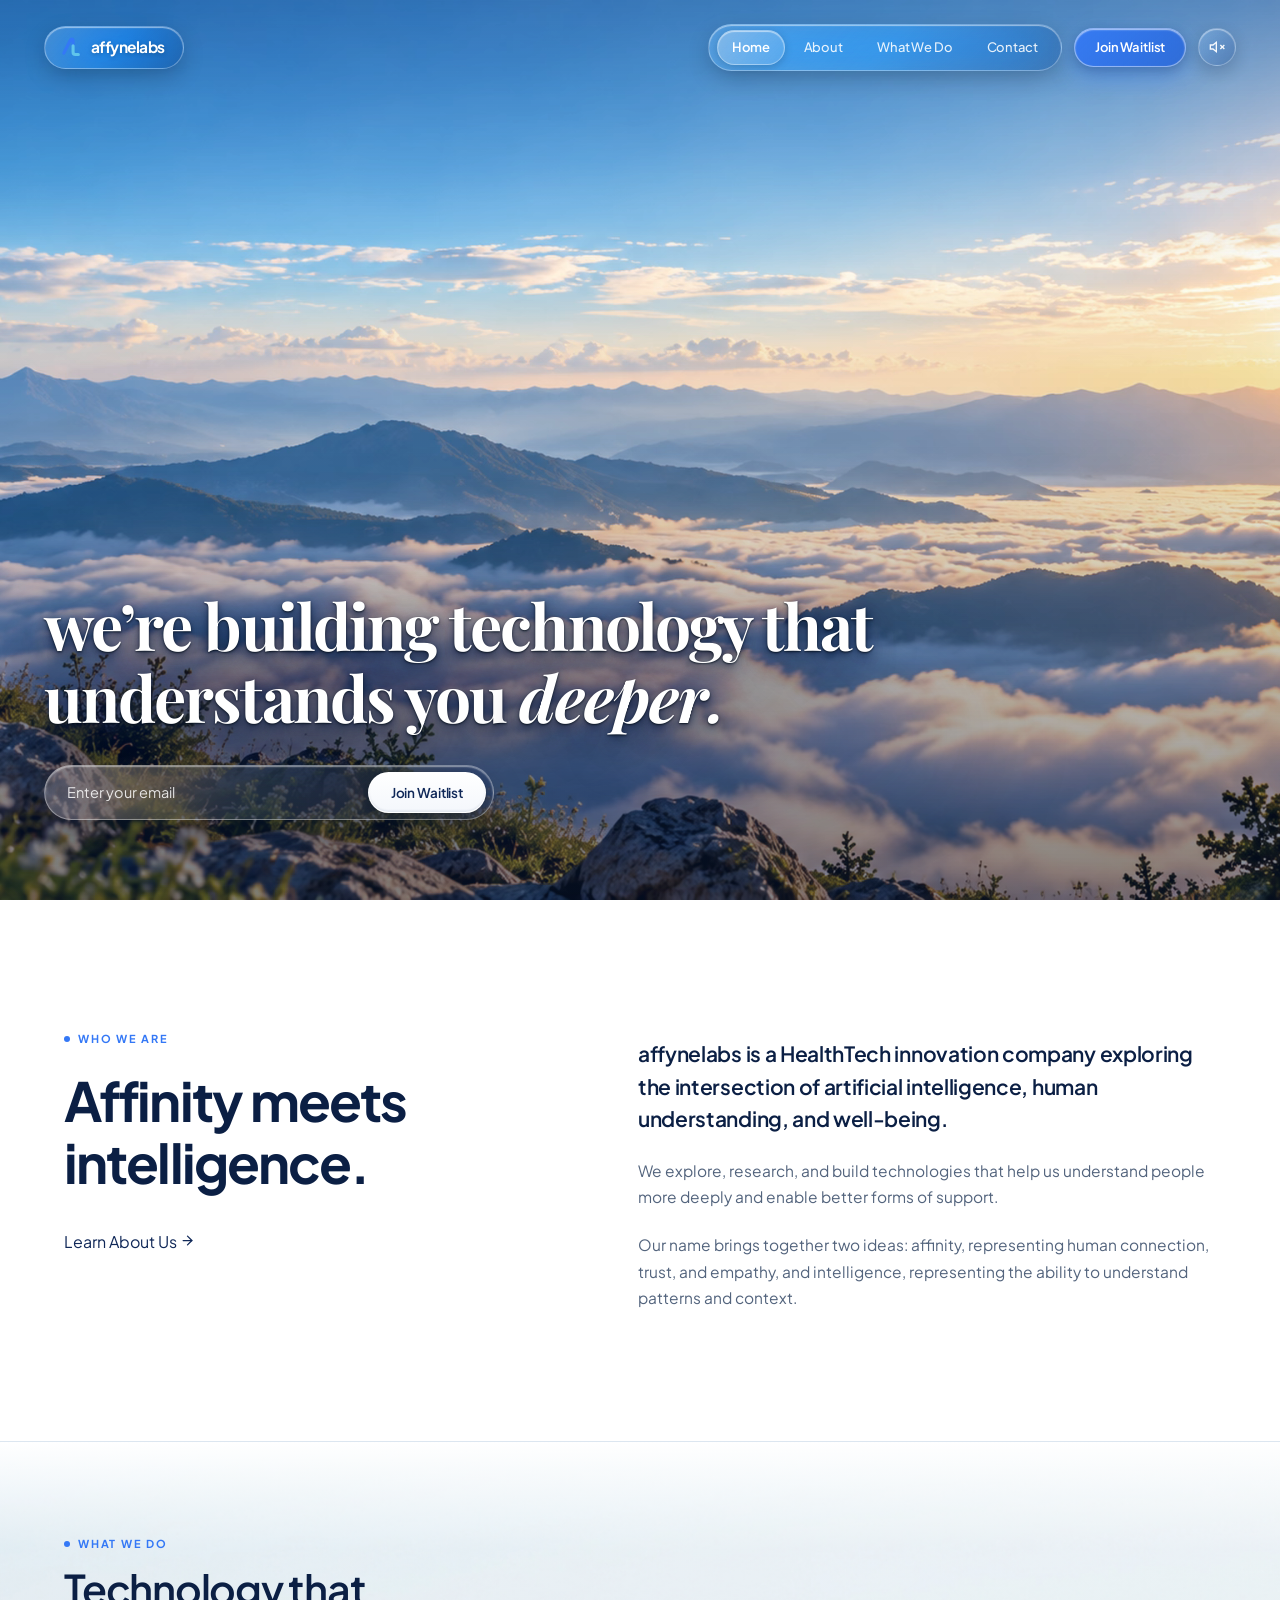
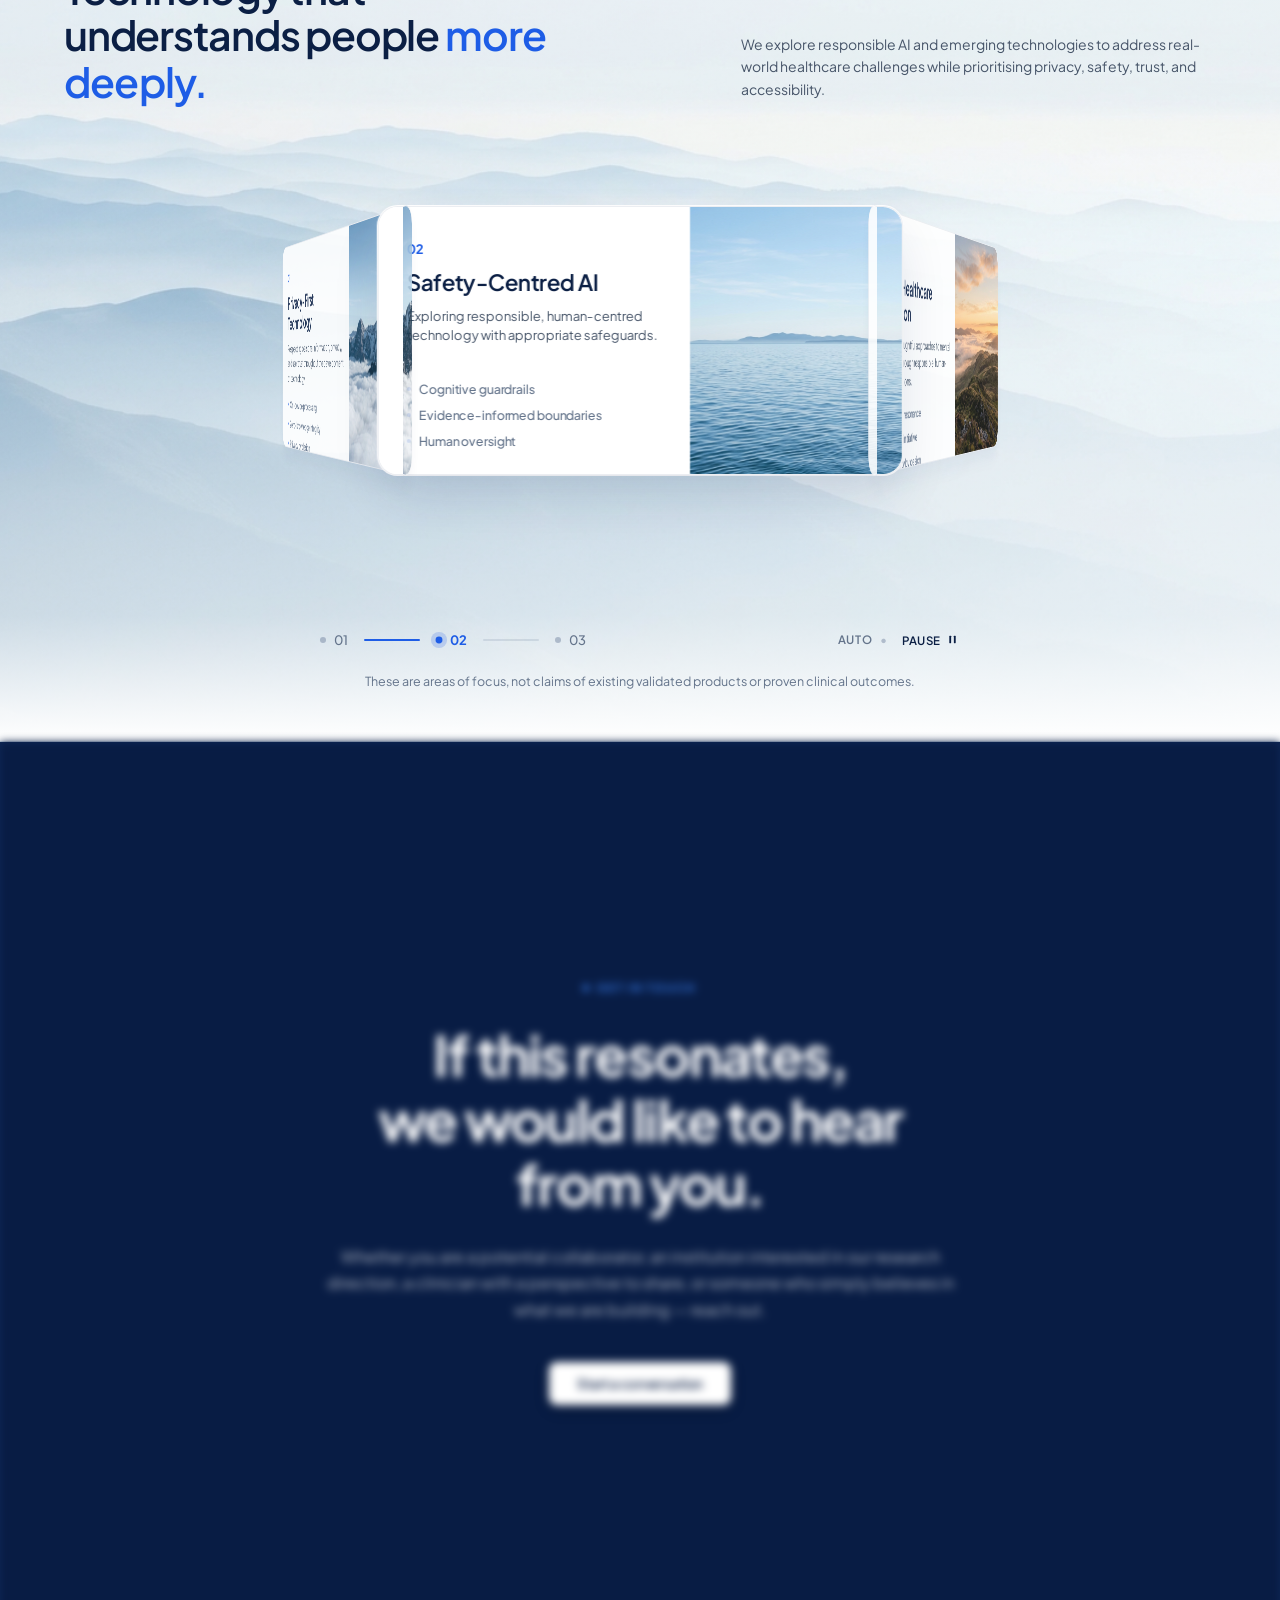
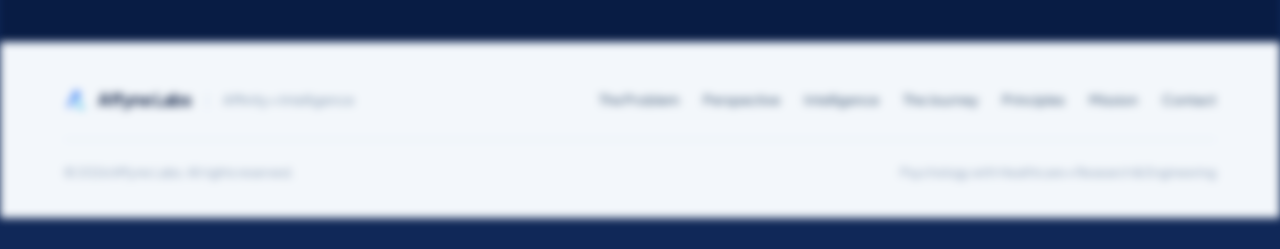
==== commit 27a2b827: "feat: add Landing page 3 and connect navigation from main landing page" ====
--- a/Landing page 2/index.html
+++ b/Landing page 2/index.html
@@ -4,7 +4,7 @@
   <meta charset="UTF-8">
   <meta name="viewport" content="width=device-width, initial-scale=1.0">
   <title>Affyne Labs — Technology That Understands You Deeper</title>
-  <meta name="description" content="AFFYNELABS is a HealthTech innovation company exploring the intersection of artificial intelligence, human understanding, and well-being.">
+  <meta name="description" content="affynelabs is a HealthTech innovation company exploring the intersection of artificial intelligence, human understanding, and well-being.">
   <meta name="keywords" content="Affyne Labs, HealthTech, mental health, responsible AI, privacy-first healthcare">
   <meta name="theme-color" content="#102858">
 
@@ -165,7 +165,7 @@
         <!-- Right Column: Editorial Narrative -->
         <div class="who-we-are-col-content">
           <p class="who-lead">
-            AFFYNELABS is a HealthTech innovation company exploring the intersection of artificial intelligence, human understanding, and well-being.
+            affynelabs is a HealthTech innovation company exploring the intersection of artificial intelligence, human understanding, and well-being.
           </p>
           <p class="who-body">
             We explore, research, and build technologies that help us understand people more deeply and enable better forms of support.
@@ -191,9 +191,14 @@
   <!-- ========================================================================
        SECTION 3 — WHAT WE DO (Pale Blue Background)
        ======================================================================== -->
+  <!-- ========================================================================
+       SECTION 3 — WHAT WE DO (Cinematic 3D Cylindrical Carousel)
+       ======================================================================== -->
   <section class="section-what-we-do reveal-on-scroll" id="what-we-do">
-    <div class="what-we-do-bg-scrim"></div>
-    <div class="content-container">
+    <!-- Ambient Panorama Layer -->
+    <div class="what-we-do-panoramic-bg" aria-hidden="true"></div>
+
+    <div class="content-container what-we-do-container">
       
       <!-- Section Header: 2-Column Split Layout -->
       <div class="what-we-do-header-row">
@@ -204,8 +209,7 @@
           </div>
           <h2 class="what-we-do-headline">
             Technology that<br>
-            understands people<br>
-            <span class="headline-blue-italic">more deeply.</span>
+            understands people <span class="headline-blue">more deeply.</span>
           </h2>
         </div>
         <div class="what-we-do-header-right">
@@ -215,83 +219,227 @@
         </div>
       </div>
 
-      <!-- Connected Guiding Areas Timeline Layout -->
-      <div class="guiding-areas-grid">
+      <!-- 3D Cylindrical Carousel Component Area -->
+      <div class="carousel-3d-wrapper" id="carousel3DWrapper" aria-roledescription="carousel" aria-label="What We Do Core Focus Areas">
         
-        <!-- Area 01 -->
-        <div class="guiding-area-item">
-          <div class="area-timeline-header">
-            <div class="area-counter-row">
-              <span class="area-counter-num">01</span>
-              <span class="area-counter-dot"></span>
-            </div>
-          </div>
-          <h3 class="area-title">Privacy-First Technology</h3>
-          <p class="area-description">
-            Respecting personal information, privacy, and user trust throughout the development of technology.
-          </p>
-          <div class="area-divider-line"></div>
-          <ul class="area-bullet-list">
-            <li>On-device processing</li>
-            <li>Zero-knowledge integrity</li>
-            <li>Privacy by design</li>
-          </ul>
-        </div>
-
-        <!-- Area 02 -->
-        <div class="guiding-area-item">
-          <div class="area-timeline-header">
-            <div class="area-counter-row">
-              <span class="area-counter-num">02</span>
-              <span class="area-counter-dot"></span>
-            </div>
-          </div>
-          <h3 class="area-title">Safety-Centred AI</h3>
-          <p class="area-description">
-            Exploring responsible, human-centred technological approaches that prioritise safety and appropriate safeguards.
-          </p>
-          <div class="area-divider-line"></div>
-          <ul class="area-bullet-list">
-            <li>Cognitive guardrails</li>
-            <li>Evidence-informed boundaries</li>
-            <li>Human oversight</li>
-          </ul>
-        </div>
-
-        <!-- Area 03 -->
-        <div class="guiding-area-item">
-          <div class="area-timeline-header">
-            <div class="area-counter-row">
-              <span class="area-counter-num">03</span>
-              <span class="area-counter-dot"></span>
-            </div>
-          </div>
-          <h3 class="area-title">Mental Healthcare Innovation</h3>
-          <p class="area-description">
-            Our current focus is exploring technological approaches that may support mental well-being and address challenges through responsible, human-centred solutions.
-          </p>
-          <div class="area-divider-line"></div>
-          <ul class="area-bullet-list">
-            <li>Empathetic resonance</li>
-            <li>Exploratory initiative</li>
-            <li>Accessible by design</li>
-          </ul>
-        </div>
-
-      </div>
-
-      <!-- Strategic Clarification & CTA -->
-      <div class="what-we-do-cta-block">
+        <!-- Curved 3D Orbit Track Guide -->
+        <div class="carousel-orbit-track" aria-hidden="true">
+          <div class="orbit-ring"></div>
+        </div>
+
+        <!-- Left / Previous Navigation Control Button -->
+        <button type="button" class="carousel-nav-btn prev-btn" id="carouselPrevBtn" aria-label="Previous panel" title="Previous focus area">
+          <svg width="18" height="18" viewBox="0 0 24 24" fill="none" stroke="currentColor" stroke-width="2.2" stroke-linecap="round" stroke-linejoin="round" aria-hidden="true">
+            <polyline points="15 18 9 12 15 6"></polyline>
+          </svg>
+        </button>
+
+        <!-- 3D Perspective Stage & Continuous Infinite Cylindrical Arrangement -->
+        <div class="carousel-3d-stage" id="carousel3DStage">
+          <div class="carousel-3d-cylinder" id="carousel3DCylinder">
+            
+            <!-- Slot 0: Panel 01 — Privacy-First Technology -->
+            <article class="carousel-panel" data-slot-index="0" data-panel-index="0" aria-label="Focus Area 1: Privacy-First Technology" role="group" aria-roledescription="slide">
+              <div class="panel-inner">
+                <div class="panel-content">
+                  <div class="panel-header-badge">
+                    <span class="panel-number">01</span>
+                  </div>
+                  <h3 class="panel-title">Privacy-First<br>Technology</h3>
+                  <p class="panel-description">
+                    Respecting personal information, privacy, and user trust throughout the development of technology.
+                  </p>
+                  <ul class="panel-points">
+                    <li><span class="point-dot"></span>On-device processing</li>
+                    <li><span class="point-dot"></span>Zero-knowledge integrity</li>
+                    <li><span class="point-dot"></span>Privacy by design</li>
+                  </ul>
+                </div>
+                <div class="panel-visual">
+                  <img src="assets/panel_privacy.jpg" alt="Pristine mountain peaks rising above a sea of soft clouds" loading="lazy" class="panel-image">
+                </div>
+              </div>
+            </article>
+
+            <!-- Slot 1: Panel 02 — Safety-Centred AI (Default Initial Active Center Panel) -->
+            <article class="carousel-panel is-front" data-slot-index="1" data-panel-index="1" aria-label="Focus Area 2: Safety-Centred AI" role="group" aria-roledescription="slide">
+              <div class="panel-inner">
+                <div class="panel-content">
+                  <div class="panel-header-badge">
+                    <span class="panel-number">02</span>
+                  </div>
+                  <h3 class="panel-title">Safety-Centred AI</h3>
+                  <p class="panel-description">
+                    Exploring responsible, human-centred technology with appropriate safeguards.
+                  </p>
+                  <ul class="panel-points">
+                    <li><span class="point-dot"></span>Cognitive guardrails</li>
+                    <li><span class="point-dot"></span>Evidence-informed boundaries</li>
+                    <li><span class="point-dot"></span>Human oversight</li>
+                  </ul>
+                </div>
+                <div class="panel-visual">
+                  <img src="assets/panel_safety.jpg" alt="Calm tranquil water horizon with distant mountain silhouette" loading="lazy" class="panel-image">
+                </div>
+              </div>
+            </article>
+
+            <!-- Slot 2: Panel 03 — Mental Healthcare Innovation -->
+            <article class="carousel-panel" data-slot-index="2" data-panel-index="2" aria-label="Focus Area 3: Mental Healthcare Innovation" role="group" aria-roledescription="slide">
+              <div class="panel-inner">
+                <div class="panel-content">
+                  <div class="panel-header-badge">
+                    <span class="panel-number">03</span>
+                  </div>
+                  <h3 class="panel-title">Mental Healthcare<br>Innovation</h3>
+                  <p class="panel-description">
+                    Exploring thoughtful approaches to mental well-being through responsible, human-centred solutions.
+                  </p>
+                  <ul class="panel-points">
+                    <li><span class="point-dot"></span>Empathetic resonance</li>
+                    <li><span class="point-dot"></span>Exploratory initiative</li>
+                    <li><span class="point-dot"></span>Accessibility by design</li>
+                  </ul>
+                </div>
+                <div class="panel-visual">
+                  <img src="assets/panel_mental.jpg" alt="Soft mountain ridges illuminated by golden morning dawn light" loading="lazy" class="panel-image">
+                </div>
+              </div>
+            </article>
+
+            <!-- Slot 3: Panel 01 — Privacy-First Technology (Infinite Loop Segment) -->
+            <article class="carousel-panel" data-slot-index="3" data-panel-index="0" aria-label="Focus Area 1: Privacy-First Technology" role="group" aria-roledescription="slide">
+              <div class="panel-inner">
+                <div class="panel-content">
+                  <div class="panel-header-badge">
+                    <span class="panel-number">01</span>
+                  </div>
+                  <h3 class="panel-title">Privacy-First<br>Technology</h3>
+                  <p class="panel-description">
+                    Respecting personal information, privacy, and user trust throughout the development of technology.
+                  </p>
+                  <ul class="panel-points">
+                    <li><span class="point-dot"></span>On-device processing</li>
+                    <li><span class="point-dot"></span>Zero-knowledge integrity</li>
+                    <li><span class="point-dot"></span>Privacy by design</li>
+                  </ul>
+                </div>
+                <div class="panel-visual">
+                  <img src="assets/panel_privacy.jpg" alt="Pristine mountain peaks rising above a sea of soft clouds" loading="lazy" class="panel-image">
+                </div>
+              </div>
+            </article>
+
+            <!-- Slot 4: Panel 02 — Safety-Centred AI (Infinite Loop Segment) -->
+            <article class="carousel-panel" data-slot-index="4" data-panel-index="1" aria-label="Focus Area 2: Safety-Centred AI" role="group" aria-roledescription="slide">
+              <div class="panel-inner">
+                <div class="panel-content">
+                  <div class="panel-header-badge">
+                    <span class="panel-number">02</span>
+                  </div>
+                  <h3 class="panel-title">Safety-Centred AI</h3>
+                  <p class="panel-description">
+                    Exploring responsible, human-centred technology with appropriate safeguards.
+                  </p>
+                  <ul class="panel-points">
+                    <li><span class="point-dot"></span>Cognitive guardrails</li>
+                    <li><span class="point-dot"></span>Evidence-informed boundaries</li>
+                    <li><span class="point-dot"></span>Human oversight</li>
+                  </ul>
+                </div>
+                <div class="panel-visual">
+                  <img src="assets/panel_safety.jpg" alt="Calm tranquil water horizon with distant mountain silhouette" loading="lazy" class="panel-image">
+                </div>
+              </div>
+            </article>
+
+            <!-- Slot 5: Panel 03 — Mental Healthcare Innovation (Infinite Loop Segment) -->
+            <article class="carousel-panel" data-slot-index="5" data-panel-index="2" aria-label="Focus Area 3: Mental Healthcare Innovation" role="group" aria-roledescription="slide">
+              <div class="panel-inner">
+                <div class="panel-content">
+                  <div class="panel-header-badge">
+                    <span class="panel-number">03</span>
+                  </div>
+                  <h3 class="panel-title">Mental Healthcare<br>Innovation</h3>
+                  <p class="panel-description">
+                    Exploring thoughtful approaches to mental well-being through responsible, human-centred solutions.
+                  </p>
+                  <ul class="panel-points">
+                    <li><span class="point-dot"></span>Empathetic resonance</li>
+                    <li><span class="point-dot"></span>Exploratory initiative</li>
+                    <li><span class="point-dot"></span>Accessibility by design</li>
+                  </ul>
+                </div>
+                <div class="panel-visual">
+                  <img src="assets/panel_mental.jpg" alt="Soft mountain ridges illuminated by golden morning dawn light" loading="lazy" class="panel-image">
+                </div>
+              </div>
+            </article>
+
+          </div>
+        </div>
+
+        <!-- Right / Next Navigation Control Button -->
+        <button type="button" class="carousel-nav-btn next-btn" id="carouselNextBtn" aria-label="Next panel" title="Next focus area">
+          <svg width="18" height="18" viewBox="0 0 24 24" fill="none" stroke="currentColor" stroke-width="2.2" stroke-linecap="round" stroke-linejoin="round" aria-hidden="true">
+            <polyline points="9 18 15 12 9 6"></polyline>
+          </svg>
+        </button>
+
+      </div>
+
+      <!-- Controls & Pagination Bar (Exact match to Reference) -->
+      <div class="carousel-controls-bar">
+        
+        <!-- Synchronized Numbered Pagination with Connecting Lines -->
+        <div class="carousel-pagination" role="tablist" aria-label="Carousel slide navigation">
+          
+          <button type="button" class="pagination-step" data-target-index="0" role="tab" id="pagiTab-0" aria-selected="false" aria-controls="panel-0" aria-label="Select slide 01: Privacy-First Technology">
+            <span class="pagination-dot"></span>
+            <span class="pagination-num">01</span>
+          </button>
+          
+          <div class="pagination-track-segment" aria-hidden="true">
+            <div class="segment-fill" id="segmentFill0"></div>
+          </div>
+
+          <button type="button" class="pagination-step active" data-target-index="1" role="tab" id="pagiTab-1" aria-selected="true" aria-controls="panel-1" aria-label="Select slide 02: Safety-Centred AI">
+            <span class="pagination-dot"></span>
+            <span class="pagination-num">02</span>
+          </button>
+
+          <div class="pagination-track-segment" aria-hidden="true">
+            <div class="segment-fill" id="segmentFill1"></div>
+          </div>
+
+          <button type="button" class="pagination-step" data-target-index="2" role="tab" id="pagiTab-2" aria-selected="false" aria-controls="panel-2" aria-label="Select slide 03: Mental Healthcare Innovation">
+            <span class="pagination-dot"></span>
+            <span class="pagination-num">03</span>
+          </button>
+        </div>
+
+        <!-- Autoplay Status & Play/Pause Controls -->
+        <div class="carousel-autoplay-controls">
+          <span class="auto-label">AUTO</span>
+          <span class="auto-separator" aria-hidden="true">•</span>
+          <button type="button" class="btn-autoplay-toggle" id="btnAutoplayToggle" aria-label="Pause automatic rotation" title="Pause automatic rotation">
+            <span class="state-label" id="autoplayStateLabel">PAUSE</span>
+            <span class="state-icon" id="autoplayStateIcon" aria-hidden="true">
+              <svg width="11" height="11" viewBox="0 0 24 24" fill="currentColor">
+                <rect x="5" y="4" width="4" height="16" rx="1"></rect>
+                <rect x="15" y="4" width="4" height="16" rx="1"></rect>
+              </svg>
+            </span>
+          </button>
+        </div>
+
+      </div>
+
+      <!-- Small Understated Disclaimer (Matches reference & spec) -->
+      <div class="what-we-do-disclaimer-row">
         <p class="strategic-disclaimer">
-          *These are areas of focus, not claims of existing validated products or proven clinical outcomes.
+          These are areas of focus, not claims of existing validated products or proven clinical outcomes.
         </p>
-        <a href="about.html#principles" class="btn-explore-approach btn-magnetic">
-          <span>Explore Our Approach</span>
-          <svg width="15" height="15" viewBox="0 0 24 24" fill="none" stroke="currentColor" stroke-width="2" stroke-linecap="round" stroke-linejoin="round">
-            <line x1="5" y1="12" x2="19" y2="12"></line>
-            <polyline points="12 5 19 12 12 19"></polyline>
-          </svg>
-        </a>
       </div>
 
     </div>
--- a/Landing page 2/style.css
+++ b/Landing page 2/style.css
@@ -1345,42 +1345,75 @@
 }
 
 /* ==========================================================================
-   SECTION 3 — WHAT WE DO (Pale Blue Background)
+/* ==========================================================================
+   SECTION 3 — WHAT WE DO (Cinematic 3D Cylindrical Carousel)
    ========================================================================== */
 
 .section-what-we-do {
   position: relative;
-  background-color: #f3f7fc;
+  background-color: #f4f8fc;
   background-image: 
     linear-gradient(180deg, 
       #ffffff 0%, 
-      rgba(242, 247, 253, 0.82) 15%, 
-      rgba(226, 239, 252, 0.84) 45%, 
-      rgba(238, 245, 254, 0.88) 80%, 
+      rgba(244, 248, 252, 0.45) 12%, 
+      rgba(235, 243, 252, 0.25) 50%, 
+      rgba(244, 248, 252, 0.55) 86%, 
       #ffffff 100%
     ),
-    url('assets/sunrise-clouds.png');
-  background-position: center 44%;
+    url('assets/what_we_do_mountains.jpg');
+  background-position: center 50%;
   background-size: cover;
   background-repeat: no-repeat;
-  color: var(--color-navy);
+  color: #0b1f44;
   min-height: 100vh;
   min-height: 100svh;
   display: flex;
   flex-direction: column;
   justify-content: center;
-  padding: clamp(75px, 8.5vh, 95px) 0 clamp(24px, 3.5vh, 40px) 0;
+  padding: clamp(75px, 8.5vh, 105px) 0 clamp(35px, 4.5vh, 55px) 0;
   border-bottom: 1px solid var(--color-divider);
   scroll-margin-top: 0;
   overflow: hidden;
 }
 
+.what-we-do-panoramic-bg {
+  position: absolute;
+  top: 0;
+  left: 0;
+  width: 100%;
+  height: 100%;
+  pointer-events: none;
+  z-index: 0;
+}
+
+.what-we-do-ambient-glow {
+  position: absolute;
+  top: 42%;
+  left: 50%;
+  transform: translate(-50%, -50%);
+  width: min(1000px, 90vw);
+  height: 480px;
+  background: radial-gradient(ellipse at center, rgba(165, 210, 255, 0.28) 0%, rgba(244, 248, 252, 0) 72%);
+  pointer-events: none;
+  z-index: 1;
+}
+
+.what-we-do-container {
+  position: relative;
+  z-index: 2;
+  display: flex;
+  flex-direction: column;
+}
+
+/* Header Row: 2-Column Desktop Composition */
 .what-we-do-header-row {
   display: flex;
   justify-content: space-between;
   align-items: flex-end;
-  gap: clamp(28px, 3.5vw, 48px);
-  margin-bottom: clamp(20px, 2.6vh, 32px);
+  gap: clamp(28px, 4vw, 56px);
+  margin-bottom: clamp(24px, 3.2vh, 42px);
+  position: relative;
+  z-index: 2;
 }
 
 .what-we-do-header-left {
@@ -1389,218 +1422,611 @@
 }
 
 .what-we-do-header-left .section-bullet-label {
-  margin-bottom: 10px;
+  margin-bottom: 12px;
 }
 
 .what-we-do-headline {
-  font-family: var(--font-serif);
-  font-size: clamp(28px, 2.85vw, 42px);
-  font-weight: 500;
+  font-family: var(--font-sans);
+  font-size: clamp(32px, 3.2vw, 48px);
+  font-weight: 600;
   line-height: 1.14;
-  letter-spacing: -0.025em;
+  letter-spacing: -0.03em;
   color: #0b1f44;
   margin: 0;
 }
 
-.headline-blue-italic {
-  font-style: italic;
-  font-weight: 400;
+.what-we-do-headline .headline-blue {
   color: #1e5de6;
-  letter-spacing: -0.015em;
+  font-weight: 600;
+  letter-spacing: -0.02em;
 }
 
 .what-we-do-header-right {
   flex: 0.95;
-  max-width: 480px;
+  max-width: 490px;
   padding-bottom: 4px;
 }
 
 .what-we-do-intro {
   font-family: var(--font-sans);
-  font-size: clamp(13.5px, 1.02vw, 15px);
-  line-height: 1.58;
+  font-size: clamp(14px, 1.05vw, 15.5px);
+  line-height: 1.6;
   color: #475569;
   margin: 0;
 }
 
-.guiding-areas-grid {
-  display: grid;
-  grid-template-columns: repeat(3, 1fr);
+/* ==========================================================================
+   3D CYLINDRICAL CAROUSEL ARCHITECTURE
+   ========================================================================== */
+
+.carousel-3d-wrapper {
   position: relative;
-  border-top: 1px solid rgba(30, 93, 230, 0.32);
-  margin-bottom: clamp(16px, 2.2vh, 26px);
-}
-
-.guiding-area-item {
+  width: 100%;
+  height: clamp(380px, 35vw, 430px);
+  display: flex;
+  align-items: center;
+  justify-content: center;
+  margin: clamp(14px, 2vh, 20px) auto clamp(24px, 3vh, 36px) auto;
+  user-select: none;
+  z-index: 3;
+}
+
+/* Curved Horizontal Track (Clean vector-thin 3D elliptical guide) */
+.carousel-orbit-track {
+  position: absolute;
+  top: 50%;
+  left: 50%;
+  transform: translate(-50%, -50%) rotateX(74deg);
+  width: min(1200px, 96%);
+  height: 380px;
+  pointer-events: none;
+  z-index: 1;
+}
+
+.orbit-ring {
+  width: 100%;
+  height: 100%;
+  border-radius: 50%;
+  border: 1px solid rgba(52, 120, 246, 0.28);
+}
+
+/* 3D Perspective Stage */
+.carousel-3d-stage {
+  width: 100%;
+  height: 100%;
   position: relative;
-  padding: 16px 28px 18px 0;
-  border-right: 1px solid rgba(16, 40, 88, 0.08);
+  perspective: 1200px;
+  perspective-origin: 50% 50%;
+  display: flex;
+  align-items: center;
+  justify-content: center;
+  z-index: 2;
+  --cylinder-radius: 410px;
+}
+
+.carousel-3d-cylinder {
+  position: absolute;
+  top: 44%;
+  left: 50%;
+  width: 0;
+  height: 0;
+  transform-style: preserve-3d;
+  transition: transform 0.85s cubic-bezier(0.22, 1, 0.36, 1);
+  will-change: transform;
+}
+
+/* Panels — Crisp, solid white, zero blur filter artifacts */
+.carousel-panel {
+  position: absolute;
+  top: 0;
+  left: 0;
+  width: clamp(450px, 41vw, 540px);
+  height: clamp(255px, 21vw, 290px);
+  margin-top: calc(-1 * clamp(255px, 21vw, 290px) / 2);
+  margin-left: calc(-1 * clamp(450px, 41vw, 540px) / 2);
+  border-radius: 20px;
+  background: #ffffff;
+  border: 1px solid rgba(16, 40, 88, 0.08);
+  box-shadow: 0 14px 38px -10px rgba(16, 40, 88, 0.09), 0 2px 6px rgba(16, 40, 88, 0.03);
+  overflow: hidden;
+  cursor: pointer;
+  transform-style: preserve-3d;
+  backface-visibility: hidden;
+  -webkit-backface-visibility: hidden;
+  -webkit-font-smoothing: antialiased;
+  -moz-osx-font-smoothing: grayscale;
+  text-rendering: optimizeLegibility;
+  transition: opacity 0.5s ease, box-shadow 0.5s ease;
+  will-change: transform, opacity;
+  filter: none !important;
+}
+
+/* 6-slot cylindrical placement around 360 degrees */
+.carousel-panel[data-slot-index="0"] { transform: rotateY(0deg) translateZ(var(--cylinder-radius)); }
+.carousel-panel[data-slot-index="1"] { transform: rotateY(60deg) translateZ(var(--cylinder-radius)); }
+.carousel-panel[data-slot-index="2"] { transform: rotateY(120deg) translateZ(var(--cylinder-radius)); }
+.carousel-panel[data-slot-index="3"] { transform: rotateY(180deg) translateZ(var(--cylinder-radius)); }
+.carousel-panel[data-slot-index="4"] { transform: rotateY(240deg) translateZ(var(--cylinder-radius)); }
+.carousel-panel[data-slot-index="5"] { transform: rotateY(300deg) translateZ(var(--cylinder-radius)); }
+
+/* Depth and illumination hierarchy */
+.carousel-panel.is-front {
+  opacity: 1;
+  box-shadow: 0 24px 54px -10px rgba(16, 40, 88, 0.16), 0 0 0 1px rgba(255, 255, 255, 1);
+  filter: none !important;
+  pointer-events: auto;
+  z-index: 10;
+}
+
+.carousel-panel.is-side {
+  opacity: 0.88;
+  box-shadow: 0 12px 30px -8px rgba(16, 40, 88, 0.08);
+  filter: none !important;
+  pointer-events: auto;
+  z-index: 5;
+}
+
+.carousel-panel.is-back {
+  opacity: 0;
+  pointer-events: none;
+  filter: none !important;
+  z-index: 1;
+}
+
+.panel-inner {
+  display: flex;
+  width: 100%;
+  height: 100%;
+  position: relative;
+  background: #ffffff;
+}
+
+.panel-content {
+  flex: 1.18;
+  padding: clamp(24px, 2.2vw, 30px) clamp(16px, 1.6vw, 22px) clamp(20px, 1.8vw, 26px) clamp(24px, 2.2vw, 32px);
   display: flex;
   flex-direction: column;
   justify-content: flex-start;
-  background: transparent;
-  transition: transform 0.25s ease;
-}
-
-.guiding-area-item:nth-child(1) {
-  padding-left: 0;
-  padding-right: 32px;
-}
-
-.guiding-area-item:nth-child(2) {
-  padding-left: 32px;
-  padding-right: 32px;
-}
-
-.guiding-area-item:nth-child(3) {
-  padding-left: 32px;
-  padding-right: 0;
-  border-right: none;
-}
-
-.guiding-area-item:hover {
-  background: transparent;
-}
-
-/* Tick mark reaching up to the horizontal timeline bar */
-.area-timeline-header {
-  position: relative;
-  margin-bottom: 12px;
-}
-
-.area-timeline-header::before {
-  content: '';
-  position: absolute;
-  top: -16px;
-  left: 0;
-  width: 1px;
-  height: 9px;
-  background: #1e5de6;
-}
-
-.area-counter-row {
-  display: inline-flex;
-  align-items: center;
-  gap: 7px;
-}
-
-.area-counter-num {
+  z-index: 2;
+  background: #ffffff;
+}
+
+.panel-header-badge {
+  margin-bottom: 8px;
+}
+
+.panel-number {
   font-family: var(--font-sans);
-  font-size: 12.5px;
+  font-size: 13px;
   font-weight: 700;
   color: #1e5de6;
   letter-spacing: -0.01em;
 }
 
-.area-counter-dot {
+.panel-title {
+  font-family: var(--font-sans);
+  font-size: clamp(21px, 1.75vw, 25px);
+  font-weight: 600;
+  line-height: 1.2;
+  letter-spacing: -0.025em;
+  color: #0b1f44;
+  margin: 0 0 10px 0;
+}
+
+.panel-description {
+  font-family: var(--font-sans);
+  font-size: clamp(13px, 1.02vw, 14.5px);
+  line-height: 1.5;
+  color: #475569;
+  margin: 0 0 16px 0;
+}
+
+.panel-points {
+  list-style: none;
+  padding: 0;
+  margin: 0;
+  display: flex;
+  flex-direction: column;
+  gap: 6px;
+  margin-top: auto;
+}
+
+.panel-points li {
+  display: inline-flex;
+  align-items: center;
+  gap: 8px;
+  font-family: var(--font-sans);
+  font-size: 12.5px;
+  font-weight: 500;
+  color: #64748b;
+  letter-spacing: -0.01em;
+}
+
+.point-dot {
   width: 4px;
   height: 4px;
   border-radius: 50%;
   background: #1e5de6;
-  display: inline-block;
-}
-
-.area-title {
-  font-family: var(--font-serif);
-  font-size: clamp(17px, 1.35vw, 20px);
+  flex-shrink: 0;
+}
+
+.panel-visual {
+  flex: 0.95;
+  position: relative;
+  height: 100%;
+  overflow: hidden;
+  border-radius: 0 19px 19px 0;
+}
+
+.panel-image {
+  width: 100%;
+  height: 100%;
+  object-fit: cover;
+  object-position: center;
+  display: block;
+  transition: transform 1.2s ease;
+}
+
+.carousel-panel:hover .panel-image {
+  transform: scale(1.04);
+}
+
+/* Navigation Arrow Controls */
+.carousel-nav-btn {
+  position: absolute;
+  top: 50%;
+  transform: translateY(-50%);
+  width: 44px;
+  height: 44px;
+  border-radius: 50%;
+  background: #ffffff;
+  border: 1px solid rgba(52, 120, 246, 0.22);
+  color: #0b1f44;
+  display: flex;
+  align-items: center;
+  justify-content: center;
+  cursor: pointer;
+  z-index: 15;
+  box-shadow: 0 6px 20px -3px rgba(16, 40, 88, 0.12);
+  transition: all 0.25s ease;
+}
+
+.carousel-nav-btn.prev-btn {
+  left: clamp(10px, 2.5vw, 36px);
+}
+
+.carousel-nav-btn.next-btn {
+  right: clamp(10px, 2.5vw, 36px);
+}
+
+.carousel-nav-btn:hover {
+  background: #ffffff;
+  color: #1e5de6;
+  border-color: #1e5de6;
+  transform: translateY(-50%) scale(1.08);
+  box-shadow: 0 10px 28px -4px rgba(30, 93, 230, 0.28);
+}
+
+.carousel-nav-btn:active {
+  transform: translateY(-50%) scale(0.96);
+}
+
+.carousel-nav-btn:focus-visible {
+  outline: 2px solid #1e5de6;
+  outline-offset: 3px;
+}
+
+/* ==========================================================================
+   PAGINATION & CONTROLS BAR
+   ========================================================================== */
+
+.carousel-controls-bar {
+  display: flex;
+  justify-content: space-between;
+  align-items: center;
+  max-width: 680px;
+  width: 100%;
+  margin: 18px auto 0 auto;
+  padding: 0 16px;
+  position: relative;
+  z-index: 25;
+}
+
+.carousel-pagination {
+  display: flex;
+  align-items: center;
+  gap: 12px;
+}
+
+.pagination-step {
+  display: inline-flex;
+  align-items: center;
+  gap: 8px;
+  background: transparent;
+  border: none;
+  cursor: pointer;
+  padding: 6px 4px;
+  font-family: var(--font-sans);
+  font-size: 13px;
+  font-weight: 500;
+  color: #64748b;
+  transition: all 0.3s ease;
+}
+
+.pagination-dot {
+  width: 6px;
+  height: 6px;
+  border-radius: 50%;
+  background: rgba(16, 40, 88, 0.25);
+  transition: all 0.3s ease;
+}
+
+.pagination-step.active {
+  color: #1e5de6;
+  font-weight: 700;
+}
+
+.pagination-step.active .pagination-dot {
+  background: #1e5de6;
+  box-shadow: 0 0 0 4px rgba(30, 93, 230, 0.2);
+  transform: scale(1.15);
+}
+
+.pagination-step:hover:not(.active) {
+  color: #0b1f44;
+}
+
+.pagination-step:hover:not(.active) .pagination-dot {
+  background: rgba(16, 40, 88, 0.5);
+}
+
+.pagination-step:focus-visible {
+  outline: 2px solid #1e5de6;
+  outline-offset: 3px;
+  border-radius: 4px;
+}
+
+.pagination-track-segment {
+  width: clamp(34px, 4.5vw, 56px);
+  height: 2px;
+  background: rgba(16, 40, 88, 0.1);
+  border-radius: 2px;
+  overflow: hidden;
+  position: relative;
+}
+
+.segment-fill {
+  width: 0%;
+  height: 100%;
+  background: #1e5de6;
+  transition: width 0.6s cubic-bezier(0.22, 1, 0.36, 1);
+}
+
+.segment-fill.filled {
+  width: 100%;
+}
+
+/* Autoplay Controls */
+.carousel-autoplay-controls {
+  display: inline-flex;
+  align-items: center;
+  gap: 8px;
+  font-family: var(--font-sans);
+  font-size: 11.5px;
   font-weight: 600;
-  line-height: 1.25;
-  letter-spacing: -0.02em;
+  letter-spacing: 0.06em;
+  color: #64748b;
+}
+
+.auto-separator {
+  color: rgba(16, 40, 88, 0.25);
+}
+
+.btn-autoplay-toggle {
+  display: inline-flex;
+  align-items: center;
+  gap: 6px;
+  background: transparent;
+  border: none;
+  cursor: pointer;
+  padding: 4px 6px;
+  font-family: var(--font-sans);
+  font-size: 11.5px;
+  font-weight: 600;
+  letter-spacing: 0.05em;
   color: #0b1f44;
-  margin: 0 0 8px 0;
-}
-
-.area-description {
-  font-family: var(--font-sans);
-  font-size: 13.5px;
-  line-height: 1.52;
-  color: #53647d;
-  margin: 0 0 14px 0;
-  min-height: 56px;
-}
-
-.area-divider-line {
-  width: 100%;
-  height: 1px;
-  background: rgba(16, 40, 88, 0.1);
-  margin-bottom: 12px;
-}
-
-.area-bullet-list {
-  list-style: none;
-  padding: 0;
-  margin: 0;
-  display: flex;
-  flex-direction: column;
-  gap: 6px;
-}
-
-.area-bullet-list li {
+  transition: color 0.2s ease;
+}
+
+.btn-autoplay-toggle:hover {
+  color: #1e5de6;
+}
+
+.btn-autoplay-toggle:focus-visible {
+  outline: 2px solid #1e5de6;
+  outline-offset: 3px;
+  border-radius: 4px;
+}
+
+/* Understated Disclaimer */
+.what-we-do-disclaimer-row {
+  text-align: center;
+  margin-top: clamp(14px, 2vh, 22px);
   position: relative;
-  padding-left: 13px;
+  z-index: 2;
+}
+
+.what-we-do-disclaimer-row .strategic-disclaimer {
   font-family: var(--font-sans);
   font-size: 12.5px;
-  font-weight: 500;
-  color: #53647d;
-  line-height: 1.45;
-}
-
-.area-bullet-list li::before {
-  content: '•';
-  position: absolute;
-  left: 0;
-  top: -1px;
-  color: #53647d;
-  font-size: 12px;
-}
-
-.what-we-do-cta-block {
-  display: flex;
-  justify-content: space-between;
-  align-items: center;
-  gap: 20px;
-  flex-wrap: wrap;
-  margin-top: 0;
-}
-
-.strategic-disclaimer {
-  font-family: var(--font-sans);
-  font-size: 12px;
-  font-style: italic;
   color: #64748b;
   margin: 0;
-}
-
-.btn-explore-approach {
-  display: inline-flex;
-  align-items: center;
-  gap: 10px;
-  background: #0b1f44;
-  color: #ffffff;
-  border-radius: 9999px;
-  padding: 10px 24px;
-  font-family: var(--font-sans);
-  font-size: 13px;
-  font-weight: 600;
-  letter-spacing: -0.01em;
-  box-shadow: 0 4px 14px rgba(11, 31, 68, 0.22);
-  transition: transform 0.22s ease, background 0.25s ease, box-shadow 0.25s ease;
-  white-space: nowrap;
-}
-
-.btn-explore-approach:hover {
-  background: #1e5de6;
-  transform: translateY(-2px);
-  box-shadow: 0 8px 24px rgba(30, 93, 230, 0.35);
-  color: #ffffff;
-}
-
-.btn-explore-approach svg {
-  transition: transform 0.2s ease;
-}
-
-.btn-explore-approach:hover svg {
-  transform: translateX(3px);
+  line-height: 1.5;
+}
+
+/* ==========================================================================
+   SCROLL REVEAL CHOREOGRAPHY (STAGE 1 & STAGE 2)
+   ========================================================================== */
+
+.section-what-we-do .what-we-do-header-left,
+.section-what-we-do .what-we-do-header-right,
+.section-what-we-do .carousel-orbit-track,
+.section-what-we-do .carousel-3d-stage,
+.section-what-we-do .carousel-nav-btn,
+.section-what-we-do .carousel-controls-bar,
+.section-what-we-do .what-we-do-disclaimer-row {
+  opacity: 0;
+  transform: translateY(22px);
+  transition: opacity 0.75s cubic-bezier(0.2, 0.8, 0.2, 1), transform 0.75s cubic-bezier(0.2, 0.8, 0.2, 1);
+  will-change: opacity, transform;
+}
+
+.section-what-we-do.is-revealed .what-we-do-header-left {
+  opacity: 1;
+  transform: translateY(0);
+  transition-delay: 0.05s;
+}
+
+.section-what-we-do.is-revealed .what-we-do-header-right {
+  opacity: 1;
+  transform: translateY(0);
+  transition-delay: 0.16s;
+}
+
+.section-what-we-do.is-revealed .carousel-orbit-track {
+  opacity: 1;
+  transform: translate(-50%, -50%) rotateX(74deg) scale(1);
+  transition-delay: 0.24s;
+}
+
+.section-what-we-do.is-revealed .carousel-3d-stage {
+  opacity: 1;
+  transform: translateY(0);
+  transition-delay: 0.3s;
+}
+
+.section-what-we-do.is-revealed .carousel-nav-btn {
+  opacity: 1;
+  transform: translateY(-50%);
+  transition-delay: 0.38s;
+}
+
+.section-what-we-do.is-revealed .carousel-controls-bar {
+  opacity: 1;
+  transform: translateY(0);
+  transition-delay: 0.44s;
+}
+
+.section-what-we-do.is-revealed .what-we-do-disclaimer-row {
+  opacity: 1;
+  transform: translateY(0);
+  transition-delay: 0.5s;
+}
+
+/* Fallback: if animation fails or reduced motion */
+@media (prefers-reduced-motion: reduce) {
+  .section-what-we-do .what-we-do-header-left,
+  .section-what-we-do .what-we-do-header-right,
+  .section-what-we-do .carousel-orbit-track,
+  .section-what-we-do .carousel-3d-stage,
+  .section-what-we-do .carousel-nav-btn,
+  .section-what-we-do .carousel-controls-bar,
+  .section-what-we-do .what-we-do-disclaimer-row {
+    opacity: 1 !important;
+    transform: none !important;
+    transition: none !important;
+  }
+
+  .carousel-panel {
+    transition: opacity 0.3s ease !important;
+  }
+}
+
+/* Tablet & Mobile responsive overrides */
+@media (max-width: 900px) {
+  .what-we-do-header-row {
+    flex-direction: column;
+    align-items: flex-start;
+    gap: 16px;
+  }
+
+  .what-we-do-header-right {
+    max-width: 100%;
+  }
+
+  .carousel-3d-wrapper {
+    height: 380px;
+  }
+
+  .carousel-3d-stage {
+    --cylinder-radius: 360px;
+  }
+
+  .carousel-panel {
+    width: clamp(340px, 80vw, 440px);
+    height: 320px;
+    margin-top: -160px;
+    margin-left: calc(-1 * clamp(340px, 80vw, 440px) / 2);
+  }
+
+  .panel-content {
+    padding: 20px 16px 20px 22px;
+  }
+}
+
+@media (max-width: 640px) {
+  .carousel-3d-wrapper {
+    height: 420px;
+  }
+
+  .carousel-3d-stage {
+    --cylinder-radius: 260px;
+  }
+
+  .carousel-panel {
+    width: min(330px, 86vw);
+    height: 390px;
+    margin-top: -195px;
+    margin-left: calc(-1 * min(330px, 86vw) / 2);
+  }
+
+  .panel-inner {
+    flex-direction: column-reverse;
+  }
+
+  .panel-visual {
+    height: 150px;
+    flex: none;
+    border-radius: 19px 19px 0 0;
+  }
+
+  .panel-image {
+    mask-image: none;
+    -webkit-mask-image: none;
+  }
+
+  .panel-content {
+    padding: 16px;
+    flex: 1;
+  }
+
+  .carousel-nav-btn {
+    width: 36px;
+    height: 36px;
+  }
+
+  .carousel-nav-btn.prev-btn {
+    left: 4px;
+  }
+
+  .carousel-nav-btn.next-btn {
+    right: 4px;
+  }
+
+  .carousel-controls-bar {
+    flex-direction: column;
+    gap: 16px;
+  }
 }
 
 /* ==========================================================================
@@ -2141,6 +2567,13 @@
   opacity: 1;
   transform: translateY(0) scale(1);
   filter: blur(0px);
+}
+
+/* What We Do section overrides: ensure 0% filter blur for crisp 3D perspective */
+.section-what-we-do.reveal-on-scroll,
+.section-what-we-do.reveal-on-scroll.is-revealed {
+  filter: none !important;
+  will-change: opacity, transform !important;
 }
 
 /* Staggered Content Pop Inside Sections */
